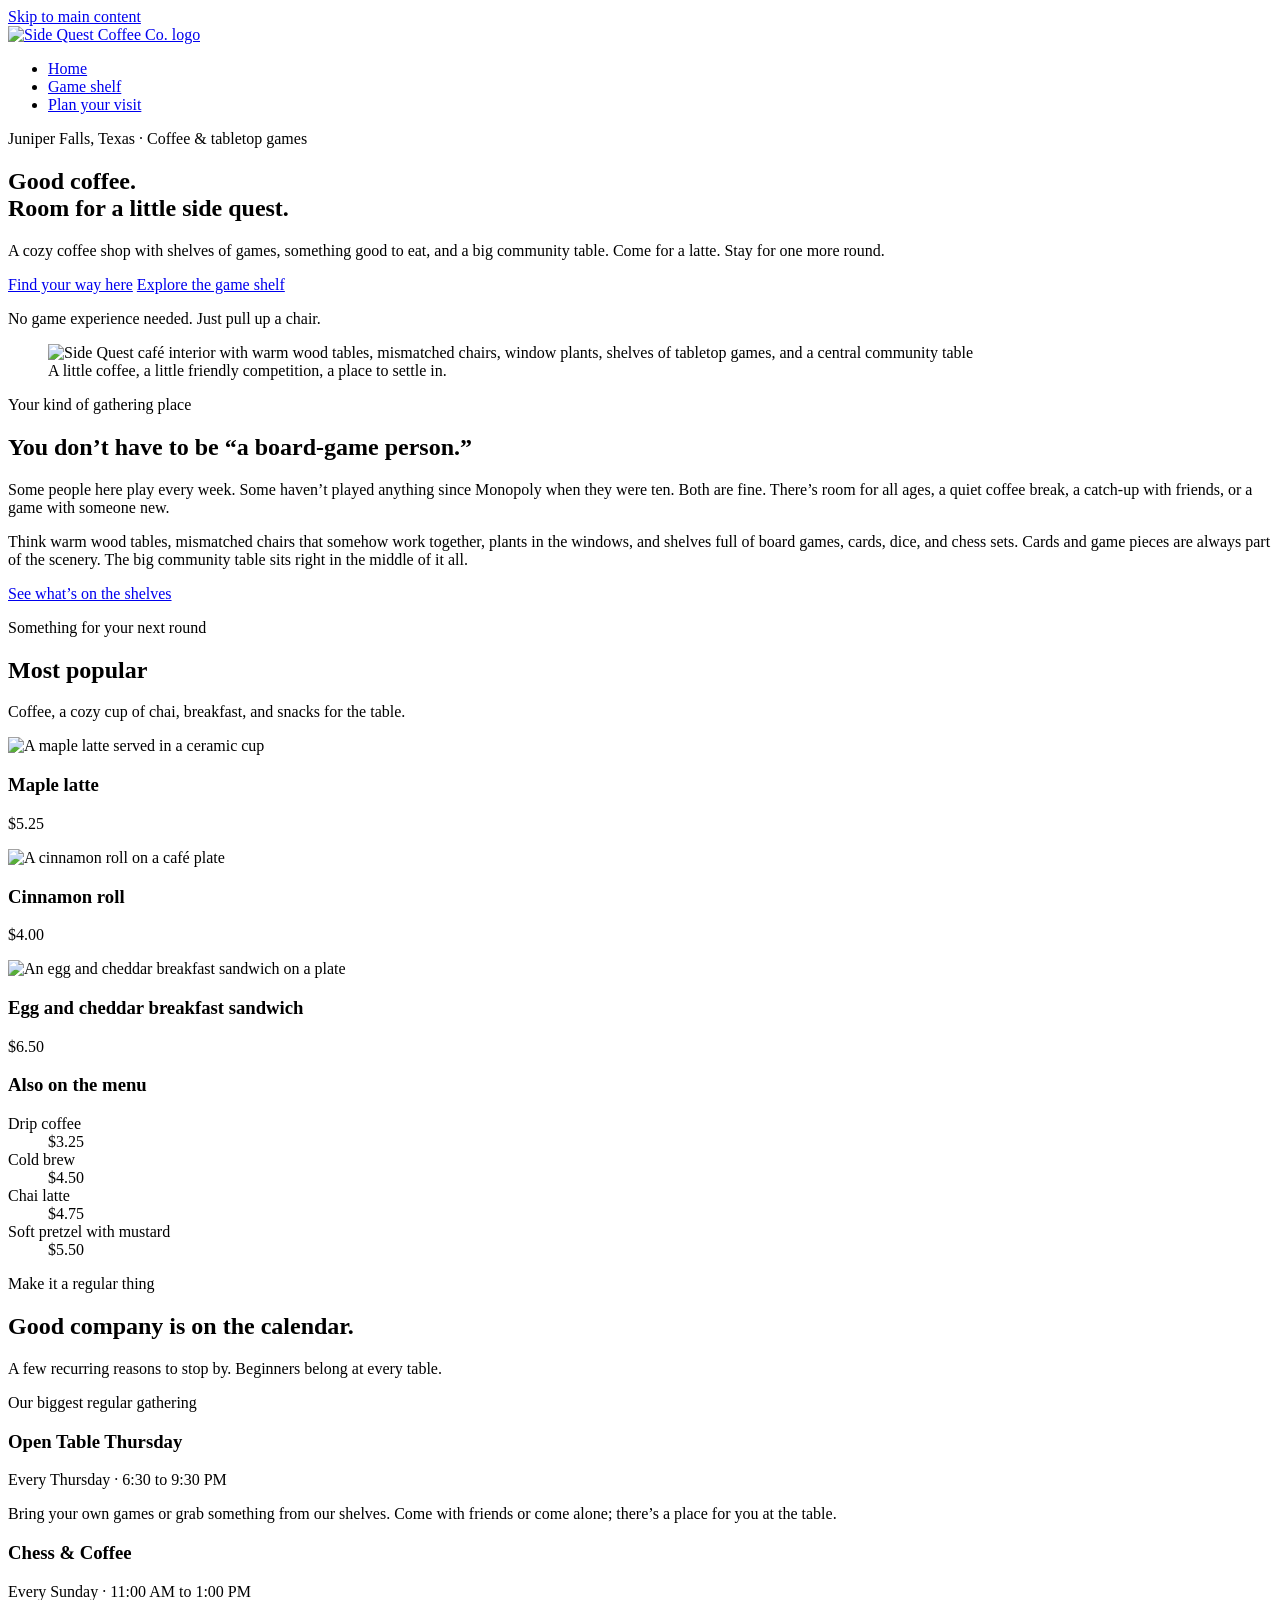
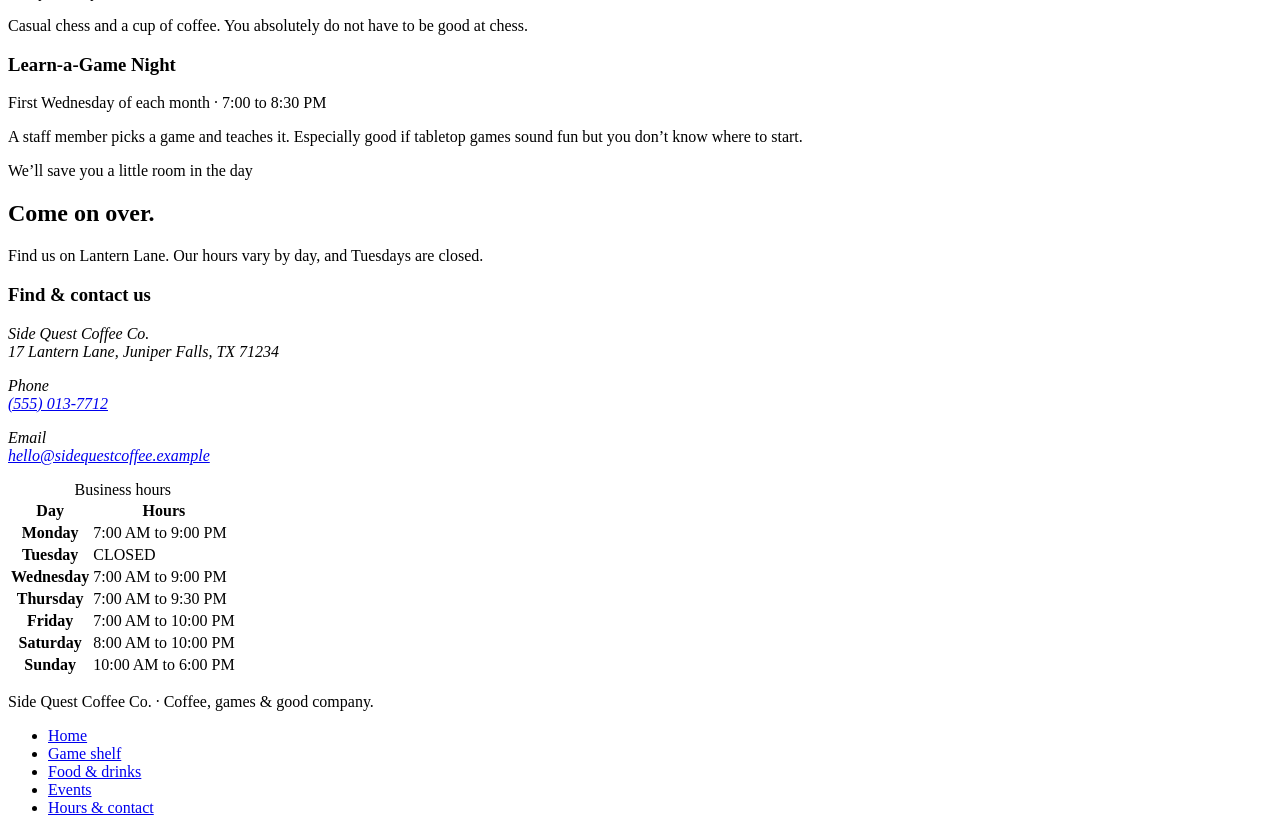
==== index.html @ 04d27341 "Add index.html for Side Quest Coffee Co. website This HTML file serves as the main structure for the" ====
<!DOCTYPE html>
<html lang="en">
<head>
  <meta charset="UTF-8">
  <meta name="viewport" content="width=device-width, initial-scale=1.0">
  <meta name="description" content="Side Quest Coffee Co. in Juniper Falls, Texas: a cozy coffee shop with food, shelves of tabletop games, and a seat for beginners and regulars alike. Explore our menu, events, and hours.">
  <meta name="theme-color" content="#4b3228">
  <title>Side Quest Coffee Co. | Coffee, games &amp; good company</title>
  <link rel="stylesheet" href="style.css">
</head>
<body>
  <a class="skip-link" href="#main-content">Skip to main content</a>

  <header class="site-header">
    <div class="container header-inner">
      <a class="brand" href="index.html" aria-label="Side Quest Coffee Co. home">
        <img class="brand-logo" src="images/sidequest-logo.png" alt="Side Quest Coffee Co. logo">
      </a>
      <nav class="main-nav" aria-label="Main navigation">
        <ul>
          <li><a href="index.html" aria-current="page">Home</a></li>
          <li><a href="games.html">Game shelf</a></li>
          <li><a href="#visit">Plan your visit</a></li>
        </ul>
      </nav>
    </div>
  </header>

  <main id="main-content">
    <section class="hero section" aria-labelledby="hero-heading">
      <div class="container hero-layout">
        <div class="hero-copy">
          <p class="eyebrow">Juniper Falls, Texas · Coffee &amp; tabletop games</p>
          <h1 id="hero-heading">Good coffee.<br>Room for a little side quest.</h1>
          <p class="intro">A cozy coffee shop with shelves of games, something good to eat, and a big community table. Come for a latte. Stay for one more round.</p>
          <div class="hero-links">
            <a class="button button-primary" href="#visit">Find your way here</a>
            <a class="button button-secondary" href="games.html">Explore the game shelf</a>
          </div>
          <p class="hero-note">No game experience needed. Just pull up a chair.</p>
        </div>
        <figure class="hero-photo">
          <img src="images/sidequest-cafe.png" alt="Side Quest café interior with warm wood tables, mismatched chairs, window plants, shelves of tabletop games, and a central community table" fetchpriority="high">
          <figcaption>A little coffee, a little friendly competition, a place to settle in.</figcaption>
        </figure>
      </div>
    </section>

    <section class="about section" aria-labelledby="about-heading">
      <div class="container about-layout">
        <div>
          <p class="eyebrow">Your kind of gathering place</p>
          <h2 id="about-heading">You don’t have to be “a board-game person.”</h2>
        </div>
        <div class="about-copy">
          <p>Some people here play every week. Some haven’t played anything since Monopoly when they were ten. Both are fine. There’s room for all ages, a quiet coffee break, a catch-up with friends, or a game with someone new.</p>
          <p>Think warm wood tables, mismatched chairs that somehow work together, plants in the windows, and shelves full of board games, cards, dice, and chess sets. Cards and game pieces are always part of the scenery. The big community table sits right in the middle of it all.</p>
          <a class="text-link" href="games.html">See what’s on the shelves</a>
        </div>
      </div>
    </section>

    <section class="menu section" id="menu" aria-labelledby="menu-heading">
      <div class="container">
        <div class="section-heading">
          <p class="eyebrow">Something for your next round</p>
          <h2 id="menu-heading">Most popular</h2>
          <p>Coffee, a cozy cup of chai, breakfast, and snacks for the table.</p>
        </div>
        <!-- Add these food and drink photos to images/ when preparing the assets. -->
        <div class="popular-grid">
          <article class="menu-card">
            <img src="images/maple-latte.jpg" alt="A maple latte served in a ceramic cup" loading="lazy">
            <div class="menu-card-copy">
              <h3>Maple latte</h3>
              <p class="price">$5.25</p>
            </div>
          </article>
          <article class="menu-card">
            <img src="images/cinnamon-roll.jpg" alt="A cinnamon roll on a café plate" loading="lazy">
            <div class="menu-card-copy">
              <h3>Cinnamon roll</h3>
              <p class="price">$4.00</p>
            </div>
          </article>
          <article class="menu-card">
            <img src="images/breakfast-sandwich.jpg" alt="An egg and cheddar breakfast sandwich on a plate" loading="lazy">
            <div class="menu-card-copy">
              <h3>Egg and cheddar breakfast sandwich</h3>
              <p class="price">$6.50</p>
            </div>
          </article>
        </div>
        <div class="menu-more">
          <h3>Also on the menu</h3>
          <dl class="menu-list">
            <div><dt>Drip coffee</dt><dd>$3.25</dd></div>
            <div><dt>Cold brew</dt><dd>$4.50</dd></div>
            <div><dt>Chai latte</dt><dd>$4.75</dd></div>
            <div><dt>Soft pretzel with mustard</dt><dd>$5.50</dd></div>
          </dl>
        </div>
      </div>
    </section>

    <section class="events section" id="events" aria-labelledby="events-heading">
      <div class="container">
        <div class="section-heading">
          <p class="eyebrow">Make it a regular thing</p>
          <h2 id="events-heading">Good company is on the calendar.</h2>
          <p>A few recurring reasons to stop by. Beginners belong at every table.</p>
        </div>
        <div class="event-grid">
          <article class="event-card event-featured">
            <p class="event-label">Our biggest regular gathering</p>
            <h3>Open Table Thursday</h3>
            <p class="event-time">Every Thursday · <time datetime="18:30">6:30</time> to <time datetime="21:30">9:30 PM</time></p>
            <p>Bring your own games or grab something from our shelves. Come with friends or come alone; there’s a place for you at the table.</p>
          </article>
          <article class="event-card">
            <h3>Chess &amp; Coffee</h3>
            <p class="event-time">Every Sunday · <time datetime="11:00">11:00 AM</time> to <time datetime="13:00">1:00 PM</time></p>
            <p>Casual chess and a cup of coffee. You absolutely do not have to be good at chess.</p>
          </article>
          <article class="event-card">
            <h3>Learn-a-Game Night</h3>
            <p class="event-time">First Wednesday of each month · <time datetime="19:00">7:00</time> to <time datetime="20:30">8:30 PM</time></p>
            <p>A staff member picks a game and teaches it. Especially good if tabletop games sound fun but you don’t know where to start.</p>
          </article>
        </div>
      </div>
    </section>

    <section class="visit section" id="visit" aria-labelledby="visit-heading">
      <div class="container">
        <div class="section-heading">
          <p class="eyebrow">We’ll save you a little room in the day</p>
          <h2 id="visit-heading">Come on over.</h2>
          <p>Find us on Lantern Lane. Our hours vary by day, and Tuesdays are closed.</p>
        </div>
        <div class="visit-layout">
          <div class="contact-details">
            <h3>Find &amp; contact us</h3>
            <address>
              <p>Side Quest Coffee Co.<br>17 Lantern Lane, Juniper Falls, TX 71234</p>
              <p><span class="contact-label">Phone</span><br><a href="tel:+15550137712">(555) 013-7712</a></p>
              <p><span class="contact-label">Email</span><br><a href="mailto:hello@sidequestcoffee.example">hello@sidequestcoffee.example</a></p>
            </address>
          </div>
          <div class="hours">
            <table class="hours-table">
              <caption>Business hours</caption>
              <thead>
                <tr><th scope="col">Day</th><th scope="col">Hours</th></tr>
              </thead>
              <tbody>
                <tr><th scope="row">Monday</th><td>7:00 AM to 9:00 PM</td></tr>
                <tr class="closed-day"><th scope="row">Tuesday</th><td>CLOSED</td></tr>
                <tr><th scope="row">Wednesday</th><td>7:00 AM to 9:00 PM</td></tr>
                <tr><th scope="row">Thursday</th><td>7:00 AM to 9:30 PM</td></tr>
                <tr><th scope="row">Friday</th><td>7:00 AM to 10:00 PM</td></tr>
                <tr><th scope="row">Saturday</th><td>8:00 AM to 10:00 PM</td></tr>
                <tr><th scope="row">Sunday</th><td>10:00 AM to 6:00 PM</td></tr>
              </tbody>
            </table>
          </div>
        </div>
      </div>
    </section>
  </main>

  <footer class="site-footer">
    <div class="container footer-inner">
      <p>Side Quest Coffee Co. <span aria-hidden="true">·</span> Coffee, games &amp; good company.</p>
      <nav aria-label="Footer navigation">
        <ul>
          <li><a href="index.html">Home</a></li>
          <li><a href="games.html">Game shelf</a></li>
          <li><a href="#menu">Food &amp; drinks</a></li>
          <li><a href="#events">Events</a></li>
          <li><a href="#visit">Hours &amp; contact</a></li>
        </ul>
      </nav>
    </div>
  </footer>
</body>
</html>
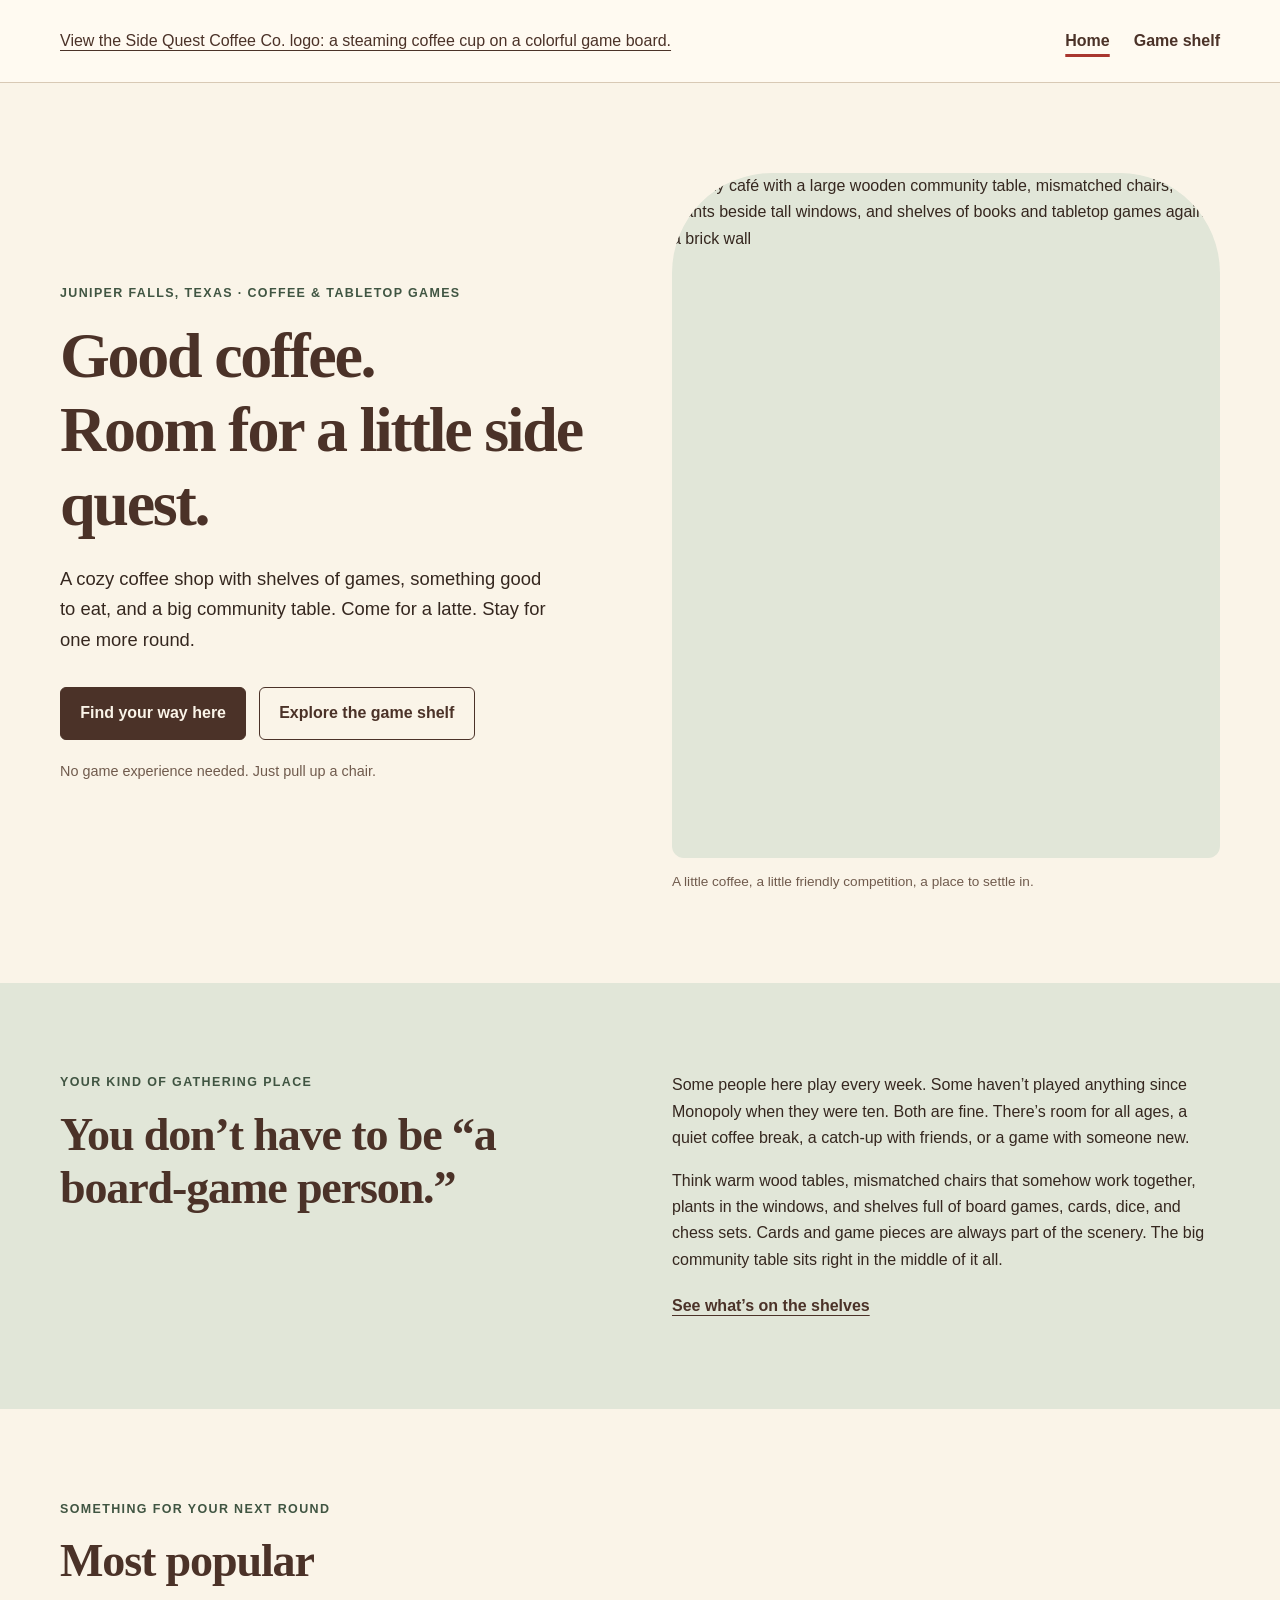
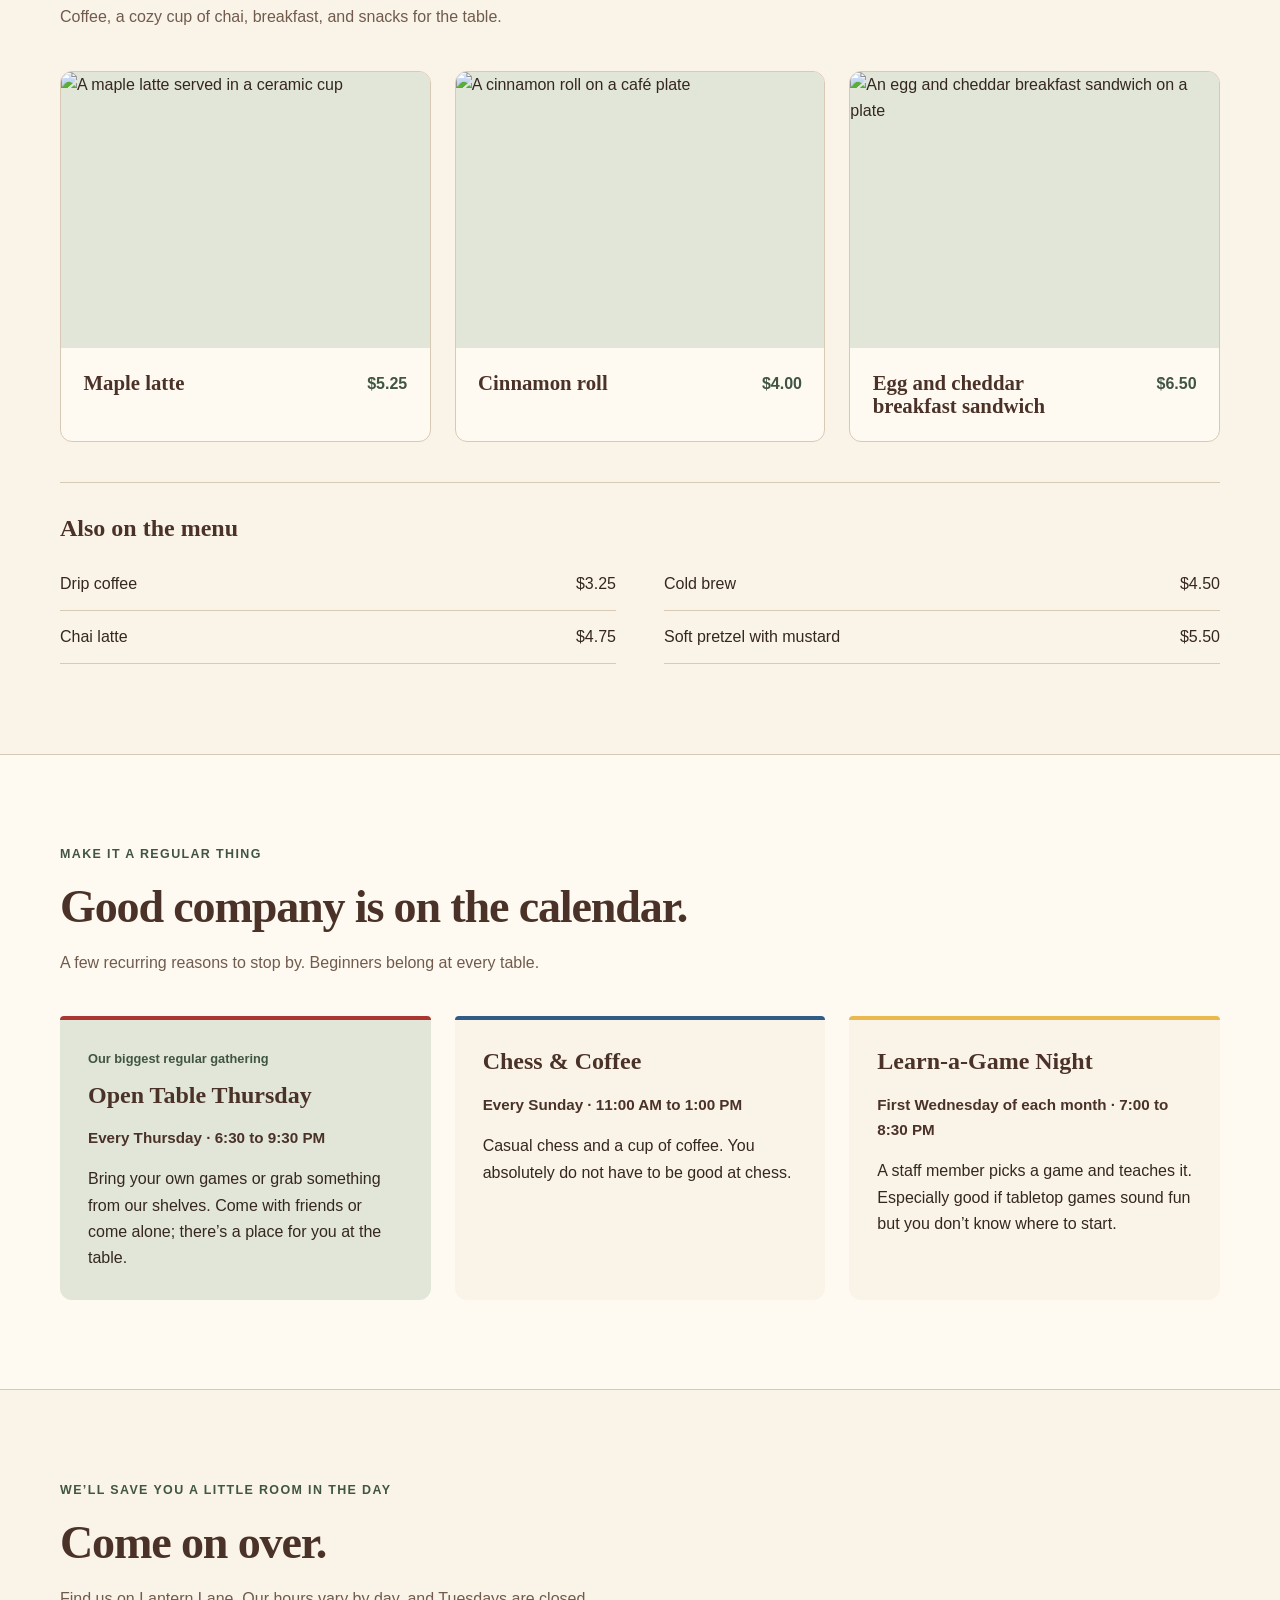
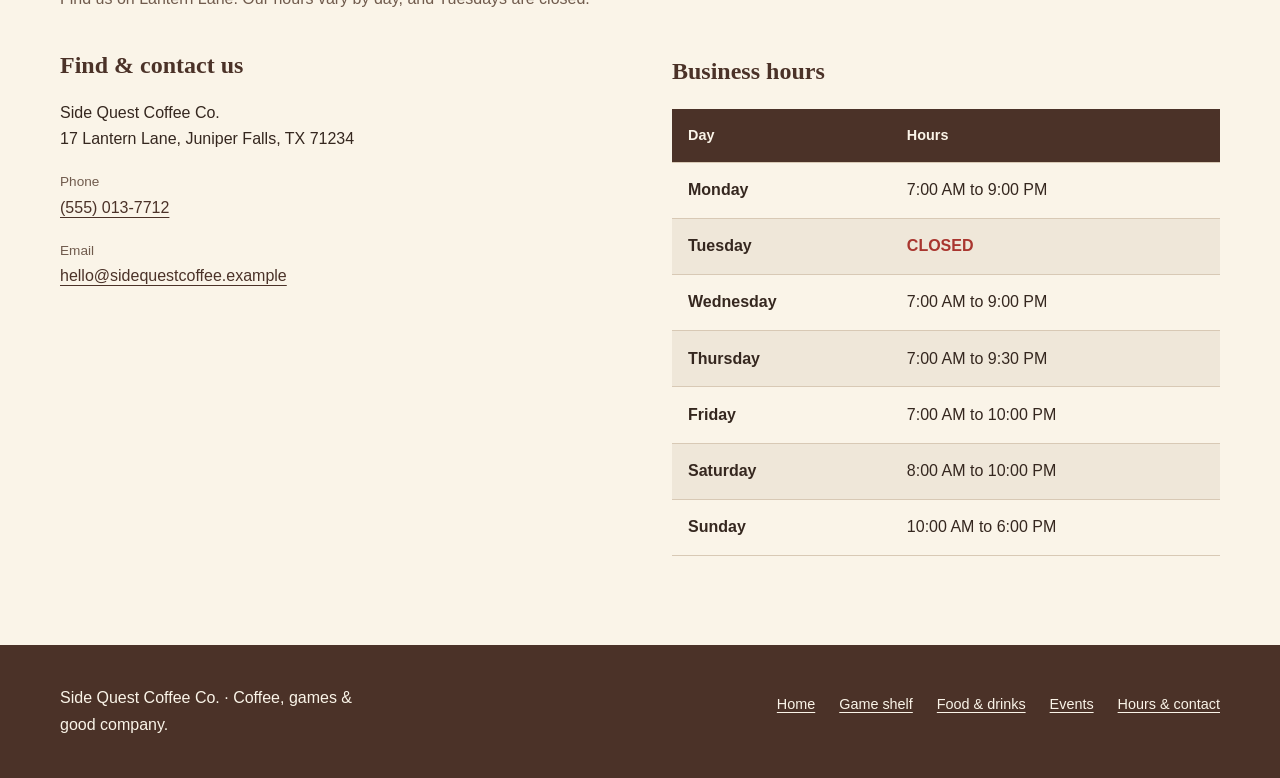
==== commit 3a484c74: "Update brand logo and café image in index.html Replaced brand logo image with a PDF object and updat" ====
--- a/index.html
+++ b/index.html
@@ -13,14 +13,15 @@
 
   <header class="site-header">
     <div class="container header-inner">
-      <a class="brand" href="index.html" aria-label="Side Quest Coffee Co. home">
-        <img class="brand-logo" src="images/sidequest-logo.png" alt="Side Quest Coffee Co. logo">
-      </a>
+      <div class="brand">
+        <object class="brand-logo" data="images/sidequest-logo.pdf" type="application/pdf" width="180" height="90" aria-label="Side Quest Coffee Co. logo showing a steaming coffee cup on a colorful game board">
+          <a href="images/sidequest-logo.pdf">View the Side Quest Coffee Co. logo: a steaming coffee cup on a colorful game board.</a>
+        </object>
+      </div>
       <nav class="main-nav" aria-label="Main navigation">
         <ul>
           <li><a href="index.html" aria-current="page">Home</a></li>
           <li><a href="games.html">Game shelf</a></li>
-          <li><a href="#visit">Plan your visit</a></li>
         </ul>
       </nav>
     </div>
@@ -40,7 +41,7 @@
           <p class="hero-note">No game experience needed. Just pull up a chair.</p>
         </div>
         <figure class="hero-photo">
-          <img src="images/sidequest-cafe.png" alt="Side Quest café interior with warm wood tables, mismatched chairs, window plants, shelves of tabletop games, and a central community table" fetchpriority="high">
+          <img src="images/generate-the-image-of-a-cozy-coffee-shop-that-has.png" alt="Cozy café with a large wooden community table, mismatched chairs, plants beside tall windows, and shelves of books and tabletop games against a brick wall" fetchpriority="high">
           <figcaption>A little coffee, a little friendly competition, a place to settle in.</figcaption>
         </figure>
       </div>
@@ -185,3 +186,4 @@
   </footer>
 </body>
 </html>
+
--- a/style.css
+++ b/style.css
@@ -0,0 +1,218 @@
+/* Shared styles for index.html and games.html. */
+:root {
+  --cream: #faf4e8;
+  --paper: #fffaf1;
+  --brown: #4b3228;
+  --ink: #35271f;
+  --muted: #705b4d;
+  --line: #d8c9b5;
+  --sage: #e1e6d8;
+  --sage-dark: #405542;
+  --red: #a9362f;
+  --blue: #315c86;
+  --yellow: #e9b94e;
+}
+
+* { box-sizing: border-box; }
+body {
+  margin: 0;
+  background: var(--cream);
+  color: var(--ink);
+  font-family: "Trebuchet MS", Arial, sans-serif;
+  font-size: 1rem;
+  line-height: 1.65;
+}
+img { display: block; max-width: 100%; height: auto; }
+a { color: var(--brown); text-underline-offset: 0.22em; }
+a:hover { color: var(--red); }
+a:focus-visible {
+  outline: 3px solid var(--blue);
+  outline-offset: 5px;
+  border-radius: 3px;
+}
+h1, h2, h3, p, figure, dl { margin: 0; }
+h1, h2, h3 {
+  color: var(--brown);
+  font-family: Georgia, "Times New Roman", serif;
+  line-height: 1.15;
+  text-wrap: balance;
+}
+h1 { font-size: clamp(2.5rem, 5vw, 4.75rem); letter-spacing: -0.035em; }
+h2 { font-size: clamp(2rem, 3.6vw, 3.25rem); letter-spacing: -0.025em; }
+h3 { font-size: 1.5rem; }
+p + p { margin-top: 1rem; }
+.container { width: min(100% - 3rem, 1160px); margin-inline: auto; }
+.section { padding-block: clamp(3rem, 7vw, 6rem); }
+.section-heading { max-width: 720px; margin-bottom: 2.5rem; }
+.section-heading > p:last-child { margin-top: 1rem; color: var(--muted); }
+.eyebrow {
+  margin-bottom: 1rem;
+  color: var(--sage-dark);
+  font-size: 0.78rem;
+  font-weight: 700;
+  letter-spacing: 0.11em;
+  text-transform: uppercase;
+}
+.skip-link {
+  position: absolute;
+  top: 0.5rem;
+  left: 1rem;
+  z-index: 10;
+  padding: 0.75rem 1rem;
+  background: var(--paper);
+  transform: translateY(-180%);
+}
+.skip-link:focus { transform: translateY(0); }
+
+/* A simple shared header: all navigation stays visible on small screens. */
+.site-header { background: var(--paper); border-bottom: 1px solid var(--line); }
+.header-inner {
+  display: flex;
+  align-items: center;
+  justify-content: space-between;
+  gap: 1.5rem;
+  padding-block: 1.1rem;
+}
+.brand { display: block; flex-shrink: 0; }
+.brand-logo { width: 180px; max-height: 90px; object-fit: contain; }
+.main-nav ul, .site-footer nav ul {
+  display: flex;
+  flex-wrap: wrap;
+  align-items: center;
+  gap: 0.5rem 1.5rem;
+  margin: 0;
+  padding: 0;
+  list-style: none;
+}
+.main-nav a {
+  display: inline-block;
+  padding-block: 0.65rem;
+  font-weight: 700;
+  text-decoration: none;
+}
+.main-nav a[aria-current="page"] {
+  text-decoration: underline;
+  text-decoration-color: var(--red);
+  text-decoration-thickness: 3px;
+  text-underline-offset: 0.5rem;
+}
+
+.hero-layout, .about-layout, .visit-layout {
+  display: grid;
+  grid-template-columns: minmax(0, 1fr) minmax(0, 1fr);
+  gap: clamp(2rem, 5vw, 4.5rem);
+  align-items: center;
+}
+.intro { max-width: 48ch; margin-top: 1.5rem; font-size: 1.15rem; }
+.hero-links { display: flex; flex-wrap: wrap; gap: 0.8rem; margin-top: 2rem; }
+.button {
+  display: inline-flex;
+  justify-content: center;
+  align-items: center;
+  min-height: 48px;
+  padding: 0.75rem 1.2rem;
+  border: 1px solid var(--brown);
+  border-radius: 6px;
+  font-weight: 700;
+  text-align: center;
+  text-decoration: none;
+}
+.button-primary { background: var(--brown); color: var(--cream); }
+.button-primary:hover { background: var(--sage-dark); color: var(--paper); border-color: var(--sage-dark); }
+.button-secondary { background: transparent; }
+.button-secondary:hover { background: var(--sage); color: var(--brown); }
+.hero-note { margin-top: 1.25rem; color: var(--muted); font-size: 0.9rem; }
+.hero-photo img {
+  width: 100%;
+  aspect-ratio: 4 / 5;
+  object-fit: cover;
+  background: var(--sage);
+  border-radius: 100px 100px 12px 12px;
+}
+.hero-photo figcaption { margin-top: 0.8rem; color: var(--muted); font-size: 0.85rem; }
+.about { background: var(--sage); }
+.about-layout { align-items: start; }
+.text-link { display: inline-block; margin-top: 1.25rem; font-weight: 700; }
+
+/* Menu cards and the smaller price list. */
+.popular-grid, .event-grid {
+  display: grid;
+  grid-template-columns: repeat(3, minmax(0, 1fr));
+  gap: 1.5rem;
+}
+.menu-card { background: var(--paper); border: 1px solid var(--line); border-radius: 12px; overflow: hidden; }
+.menu-card > img { width: 100%; aspect-ratio: 4 / 3; object-fit: cover; background: var(--sage); }
+.menu-card-copy { display: flex; align-items: start; justify-content: space-between; gap: 1rem; padding: 1.4rem; }
+.menu-card h3 { font-size: 1.3rem; }
+.price { flex-shrink: 0; color: var(--sage-dark); font-weight: 700; font-variant-numeric: tabular-nums; }
+.menu-more { margin-top: 2.5rem; padding-top: 2rem; border-top: 1px solid var(--line); }
+.menu-list { display: grid; grid-template-columns: repeat(2, minmax(0, 1fr)); column-gap: 3rem; margin-top: 1rem; }
+.menu-list > div { display: flex; justify-content: space-between; gap: 1rem; padding-block: 0.8rem; border-bottom: 1px solid var(--line); }
+.menu-list dd { margin: 0; white-space: nowrap; font-variant-numeric: tabular-nums; }
+
+.events { background: var(--paper); border-block: 1px solid var(--line); }
+.event-card { padding: 1.75rem; border-top: 4px solid var(--blue); background: var(--cream); border-radius: 4px 4px 12px 12px; }
+.event-card:nth-child(3) { border-top-color: var(--yellow); }
+.event-featured { border-top-color: var(--red); background: var(--sage); }
+.event-label { margin-bottom: 0.75rem; color: var(--sage-dark); font-size: 0.8rem; font-weight: 700; }
+.event-time { margin-block: 1rem; color: var(--brown); font-size: 0.95rem; font-weight: 700; }
+
+.visit-layout { align-items: start; }
+address { margin-top: 1.25rem; font-style: normal; }
+address a { overflow-wrap: anywhere; }
+.contact-label { color: var(--muted); font-size: 0.85rem; }
+table { width: 100%; border-collapse: collapse; text-align: left; }
+caption { padding-bottom: 1.1rem; color: var(--brown); font-family: Georgia, "Times New Roman", serif; font-size: 1.5rem; font-weight: 700; text-align: left; }
+th, td { padding: 0.9rem 1rem; border-bottom: 1px solid var(--line); vertical-align: top; }
+thead th { background: var(--brown); color: var(--cream); font-size: 0.9rem; }
+tbody th { font-weight: 700; }
+tbody tr:nth-child(even) { background: #efe7d9; }
+.hours-table td { font-variant-numeric: tabular-nums; }
+.closed-day td { color: var(--red); font-weight: 700; }
+
+/* Game shelf: a clear, readable table with no extra controls. */
+.games .section-heading { max-width: 780px; }
+.games-table { table-layout: fixed; }
+.games-table th:first-child { width: 42%; }
+.games-table th:nth-child(2) { width: 20%; }
+.games-table td { font-variant-numeric: tabular-nums; }
+.games-table caption { font-family: "Trebuchet MS", Arial, sans-serif; font-size: 1rem; color: var(--muted); font-weight: 400; }
+.table-wrapper { min-width: 0; }
+
+.site-footer { padding-block: 2.5rem; background: var(--brown); color: var(--cream); }
+.footer-inner { display: flex; flex-wrap: wrap; justify-content: space-between; gap: 1.5rem 3rem; }
+.site-footer p { max-width: 34ch; }
+.site-footer nav a { display: inline-block; padding-block: 0.5rem; color: var(--cream); font-size: 0.9rem; }
+.site-footer nav a:hover { color: var(--yellow); }
+.site-footer a:focus-visible { outline-color: var(--yellow); }
+
+@media (max-width: 900px) {
+  .hero-layout { grid-template-columns: minmax(0, 1.1fr) minmax(0, 0.9fr); gap: 2rem; }
+  .event-grid { grid-template-columns: 1fr; }
+  .menu-card-copy { flex-direction: column; gap: 0.6rem; }
+}
+@media (max-width: 700px) {
+  .container { width: min(100% - 2rem, 1160px); }
+  .header-inner { flex-direction: column; gap: 0.5rem; }
+  .main-nav ul { justify-content: center; gap: 0.3rem 1.25rem; }
+  .hero-layout, .about-layout, .visit-layout, .popular-grid, .menu-list { grid-template-columns: 1fr; }
+  .hero-photo img { aspect-ratio: 4 / 3; border-radius: 48px 48px 12px 12px; }
+  .menu-card-copy { flex-direction: row; }
+  .hero-links > a { flex: 1 1 200px; }
+  .section-heading { margin-bottom: 2rem; }
+  th, td { padding: 0.8rem 0.6rem; }
+  .games-table { font-size: 0.9rem; }
+  .games-table th:first-child { width: 38%; }
+  .games-table th:nth-child(2) { width: 22%; }
+  .games-table thead th { font-size: 0.8rem; overflow-wrap: anywhere; }
+  .footer-inner { flex-direction: column; }
+}
+@media print {
+  body, .section, .site-header, .site-footer { background: white; color: black; }
+  .skip-link, .hero-links, .main-nav, .site-footer nav { display: none; }
+  .section { padding-block: 1.5rem; }
+  .container { width: 100%; }
+  .hero-photo img { max-height: 250px; object-fit: contain; }
+  thead th { background: transparent; color: black; }
+  .event-card, .menu-card { break-inside: avoid; }
+}
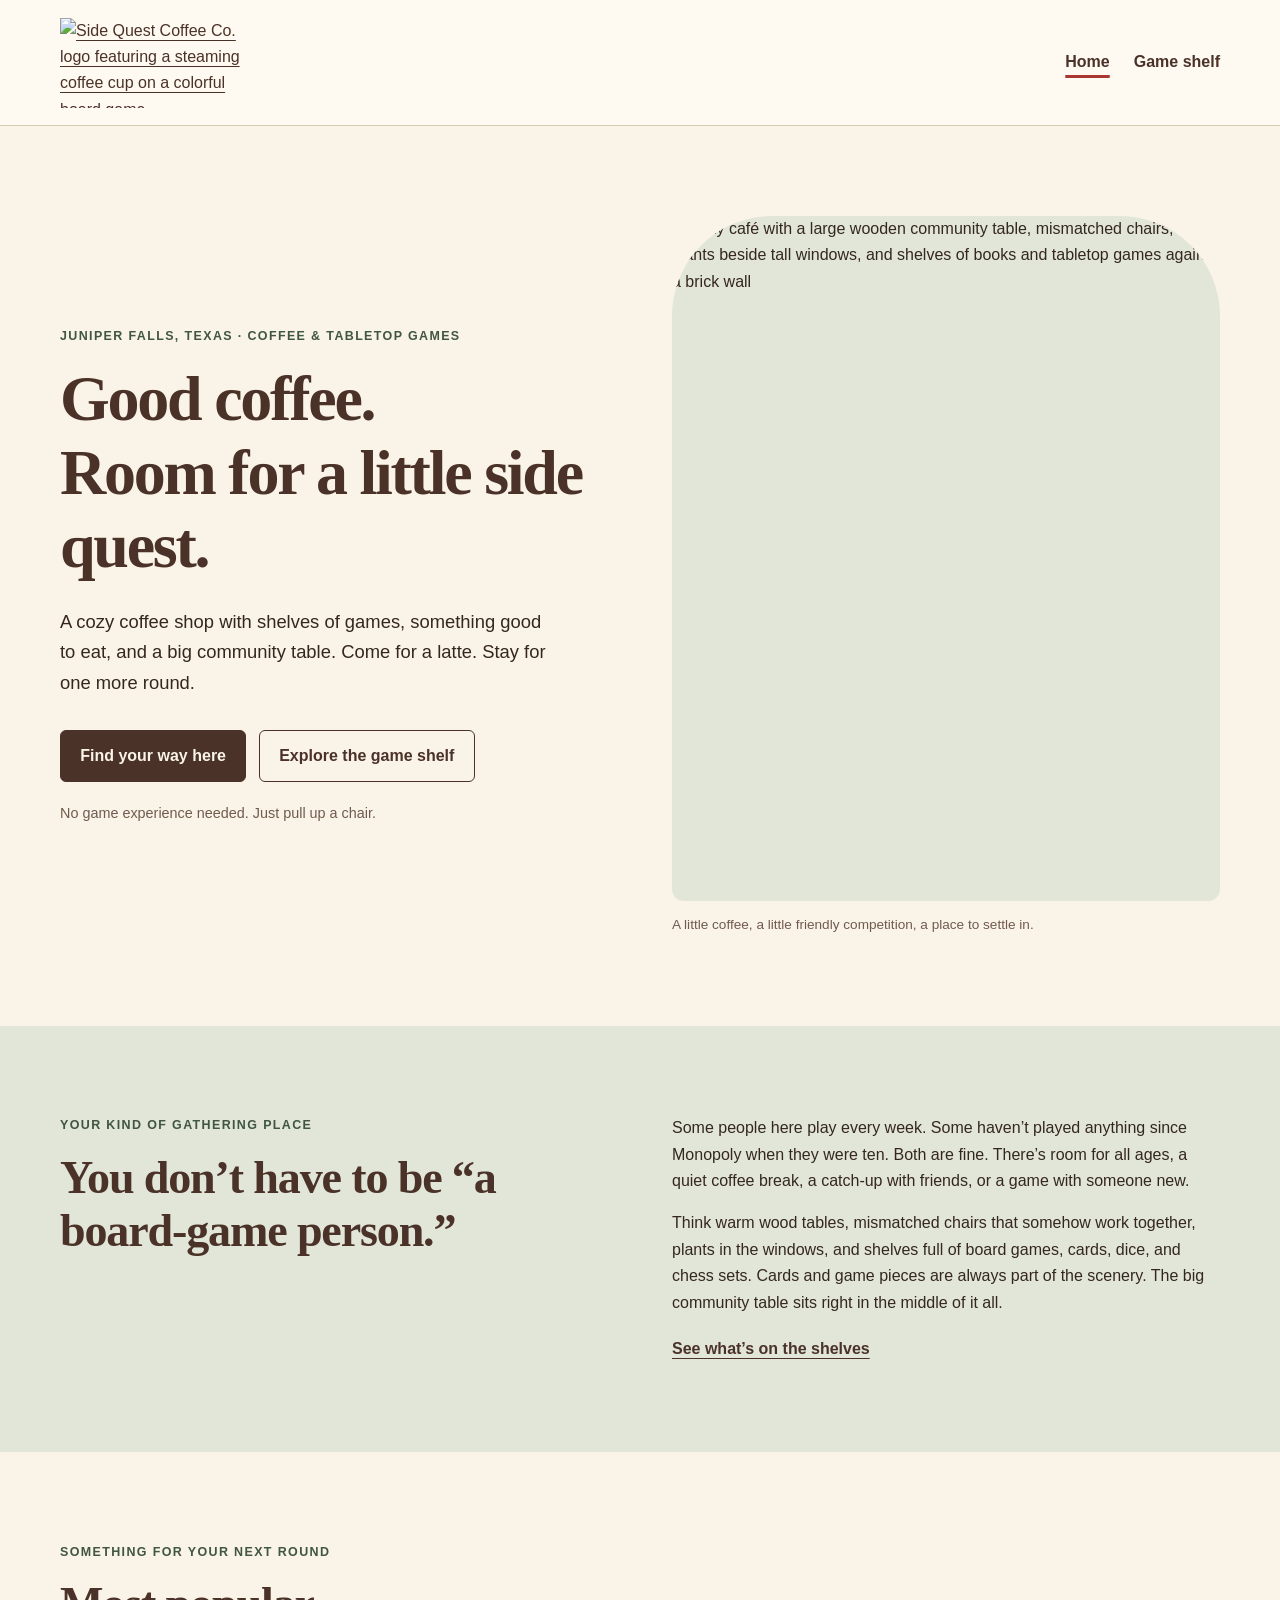
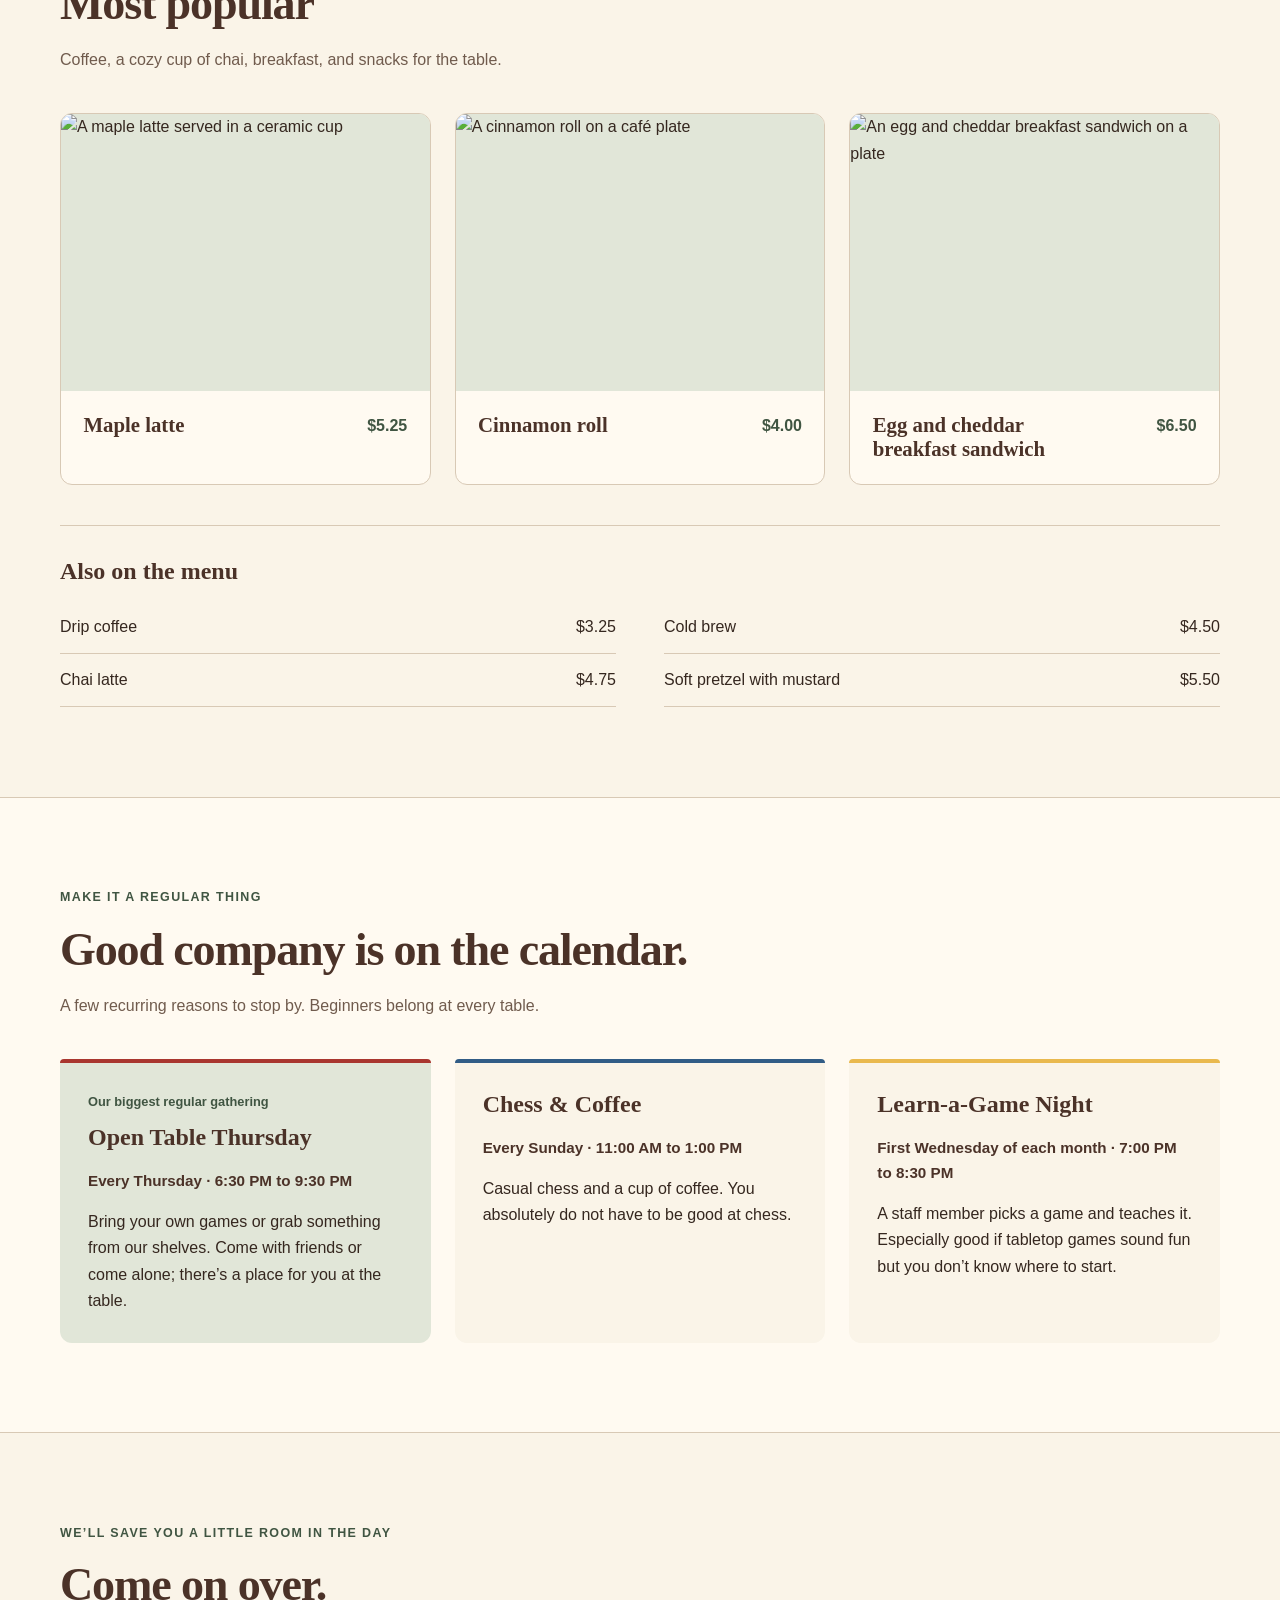
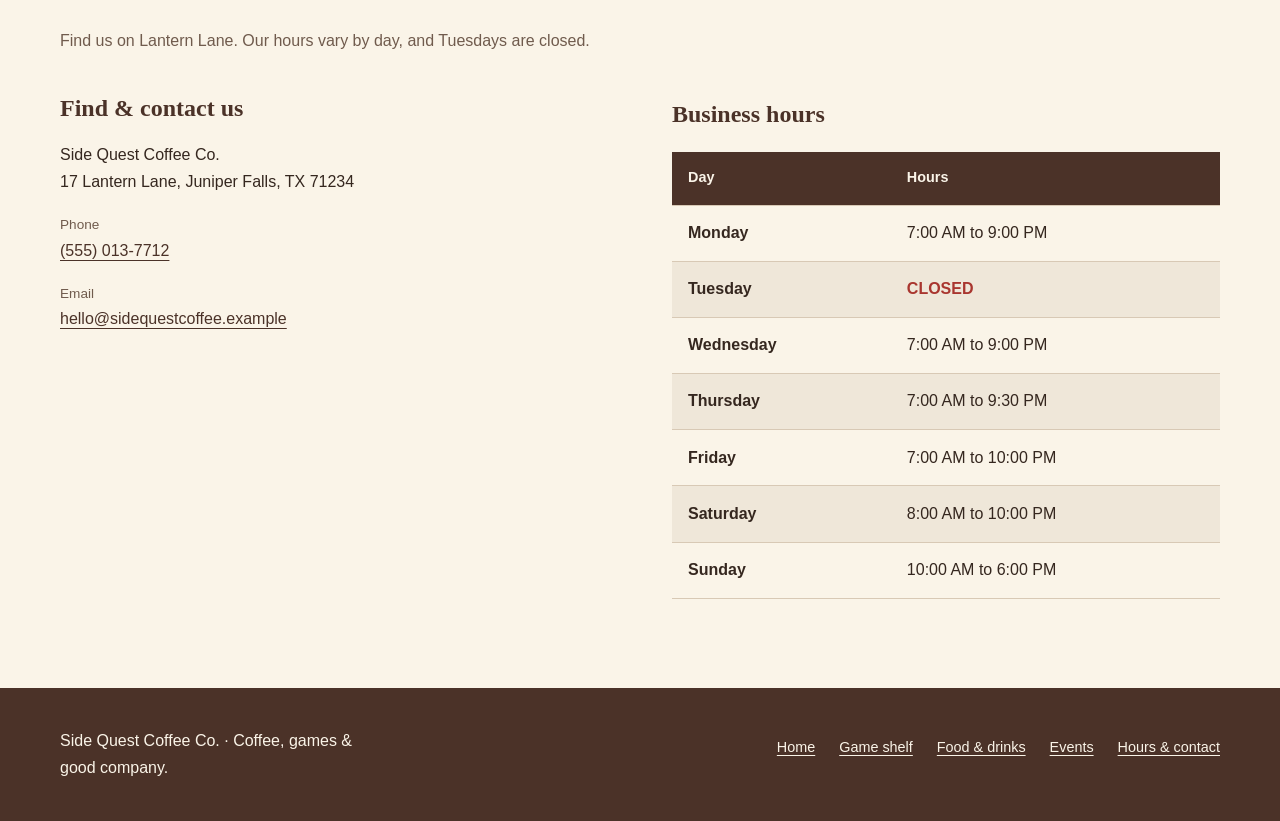
==== commit 44df99ec: "Replace brand logo and enhance HTML structure Updated brand logo to use an image instead of a PDF ob" ====
--- a/index.html
+++ b/index.html
@@ -13,11 +13,14 @@
 
   <header class="site-header">
     <div class="container header-inner">
-      <div class="brand">
-        <object class="brand-logo" data="images/sidequest-logo.pdf" type="application/pdf" width="180" height="90" aria-label="Side Quest Coffee Co. logo showing a steaming coffee cup on a colorful game board">
-          <a href="images/sidequest-logo.pdf">View the Side Quest Coffee Co. logo: a steaming coffee cup on a colorful game board.</a>
-        </object>
-      </div>
+      <a class="brand" href="index.html" aria-label="Side Quest Coffee Co. home">
+        <img
+          class="brand-logo"
+          src="images/sidequest-logo.png"
+          alt="Side Quest Coffee Co. logo featuring a steaming coffee cup on a colorful board game"
+        >
+      </a>
+
       <nav class="main-nav" aria-label="Main navigation">
         <ul>
           <li><a href="index.html" aria-current="page">Home</a></li>
@@ -34,14 +37,21 @@
           <p class="eyebrow">Juniper Falls, Texas · Coffee &amp; tabletop games</p>
           <h1 id="hero-heading">Good coffee.<br>Room for a little side quest.</h1>
           <p class="intro">A cozy coffee shop with shelves of games, something good to eat, and a big community table. Come for a latte. Stay for one more round.</p>
+
           <div class="hero-links">
             <a class="button button-primary" href="#visit">Find your way here</a>
             <a class="button button-secondary" href="games.html">Explore the game shelf</a>
           </div>
+
           <p class="hero-note">No game experience needed. Just pull up a chair.</p>
         </div>
+
         <figure class="hero-photo">
-          <img src="images/generate-the-image-of-a-cozy-coffee-shop-that-has.png" alt="Cozy café with a large wooden community table, mismatched chairs, plants beside tall windows, and shelves of books and tabletop games against a brick wall" fetchpriority="high">
+          <img
+            src="images/generate-the-image-of-a-cozy-coffee-shop-that-has.png"
+            alt="Cozy café with a large wooden community table, mismatched chairs, plants beside tall windows, and shelves of books and tabletop games against a brick wall"
+            fetchpriority="high"
+          >
           <figcaption>A little coffee, a little friendly competition, a place to settle in.</figcaption>
         </figure>
       </div>
@@ -53,6 +63,7 @@
           <p class="eyebrow">Your kind of gathering place</p>
           <h2 id="about-heading">You don’t have to be “a board-game person.”</h2>
         </div>
+
         <div class="about-copy">
           <p>Some people here play every week. Some haven’t played anything since Monopoly when they were ten. Both are fine. There’s room for all ages, a quiet coffee break, a catch-up with friends, or a game with someone new.</p>
           <p>Think warm wood tables, mismatched chairs that somehow work together, plants in the windows, and shelves full of board games, cards, dice, and chess sets. Cards and game pieces are always part of the scenery. The big community table sits right in the middle of it all.</p>
@@ -68,37 +79,65 @@
           <h2 id="menu-heading">Most popular</h2>
           <p>Coffee, a cozy cup of chai, breakfast, and snacks for the table.</p>
         </div>
-        <!-- Add these food and drink photos to images/ when preparing the assets. -->
+
+        <!-- Place these food and drink photos inside the images folder. -->
         <div class="popular-grid">
           <article class="menu-card">
-            <img src="images/maple-latte.jpg" alt="A maple latte served in a ceramic cup" loading="lazy">
+            <img
+              src="images/maple-latte.jpg"
+              alt="A maple latte served in a ceramic cup"
+              loading="lazy"
+            >
             <div class="menu-card-copy">
               <h3>Maple latte</h3>
               <p class="price">$5.25</p>
             </div>
           </article>
+
           <article class="menu-card">
-            <img src="images/cinnamon-roll.jpg" alt="A cinnamon roll on a café plate" loading="lazy">
+            <img
+              src="images/cinnamon-roll.jpg"
+              alt="A cinnamon roll on a café plate"
+              loading="lazy"
+            >
             <div class="menu-card-copy">
               <h3>Cinnamon roll</h3>
               <p class="price">$4.00</p>
             </div>
           </article>
+
           <article class="menu-card">
-            <img src="images/breakfast-sandwich.jpg" alt="An egg and cheddar breakfast sandwich on a plate" loading="lazy">
+            <img
+              src="images/breakfast-sandwich.jpg"
+              alt="An egg and cheddar breakfast sandwich on a plate"
+              loading="lazy"
+            >
             <div class="menu-card-copy">
               <h3>Egg and cheddar breakfast sandwich</h3>
               <p class="price">$6.50</p>
             </div>
           </article>
         </div>
+
         <div class="menu-more">
           <h3>Also on the menu</h3>
           <dl class="menu-list">
-            <div><dt>Drip coffee</dt><dd>$3.25</dd></div>
-            <div><dt>Cold brew</dt><dd>$4.50</dd></div>
-            <div><dt>Chai latte</dt><dd>$4.75</dd></div>
-            <div><dt>Soft pretzel with mustard</dt><dd>$5.50</dd></div>
+            <div>
+              <dt>Drip coffee</dt>
+              <dd>$3.25</dd>
+            </div>
+            <div>
+              <dt>Cold brew</dt>
+              <dd>$4.50</dd>
+            </div>
+            <div>
+              <dt>Chai latte</dt>
+              <dd>$4.75</dd>
+            </div>
+            <div>
+              <dt>Soft pretzel with mustard</dt>
+              <dd>$5.50</dd>
+            </div>
           </dl>
         </div>
       </div>
@@ -111,21 +150,36 @@
           <h2 id="events-heading">Good company is on the calendar.</h2>
           <p>A few recurring reasons to stop by. Beginners belong at every table.</p>
         </div>
+
         <div class="event-grid">
           <article class="event-card event-featured">
             <p class="event-label">Our biggest regular gathering</p>
             <h3>Open Table Thursday</h3>
-            <p class="event-time">Every Thursday · <time datetime="18:30">6:30</time> to <time datetime="21:30">9:30 PM</time></p>
+            <p class="event-time">
+              Every Thursday ·
+              <time datetime="18:30">6:30 PM</time> to
+              <time datetime="21:30">9:30 PM</time>
+            </p>
             <p>Bring your own games or grab something from our shelves. Come with friends or come alone; there’s a place for you at the table.</p>
           </article>
+
           <article class="event-card">
             <h3>Chess &amp; Coffee</h3>
-            <p class="event-time">Every Sunday · <time datetime="11:00">11:00 AM</time> to <time datetime="13:00">1:00 PM</time></p>
+            <p class="event-time">
+              Every Sunday ·
+              <time datetime="11:00">11:00 AM</time> to
+              <time datetime="13:00">1:00 PM</time>
+            </p>
             <p>Casual chess and a cup of coffee. You absolutely do not have to be good at chess.</p>
           </article>
+
           <article class="event-card">
             <h3>Learn-a-Game Night</h3>
-            <p class="event-time">First Wednesday of each month · <time datetime="19:00">7:00</time> to <time datetime="20:30">8:30 PM</time></p>
+            <p class="event-time">
+              First Wednesday of each month ·
+              <time datetime="19:00">7:00 PM</time> to
+              <time datetime="20:30">8:30 PM</time>
+            </p>
             <p>A staff member picks a game and teaches it. Especially good if tabletop games sound fun but you don’t know where to start.</p>
           </article>
         </div>
@@ -139,29 +193,64 @@
           <h2 id="visit-heading">Come on over.</h2>
           <p>Find us on Lantern Lane. Our hours vary by day, and Tuesdays are closed.</p>
         </div>
+
         <div class="visit-layout">
           <div class="contact-details">
             <h3>Find &amp; contact us</h3>
             <address>
-              <p>Side Quest Coffee Co.<br>17 Lantern Lane, Juniper Falls, TX 71234</p>
-              <p><span class="contact-label">Phone</span><br><a href="tel:+15550137712">(555) 013-7712</a></p>
-              <p><span class="contact-label">Email</span><br><a href="mailto:hello@sidequestcoffee.example">hello@sidequestcoffee.example</a></p>
+              <p>
+                Side Quest Coffee Co.<br>
+                17 Lantern Lane, Juniper Falls, TX 71234
+              </p>
+              <p>
+                <span class="contact-label">Phone</span><br>
+                <a href="tel:+15550137712">(555) 013-7712</a>
+              </p>
+              <p>
+                <span class="contact-label">Email</span><br>
+                <a href="mailto:hello@sidequestcoffee.example">hello@sidequestcoffee.example</a>
+              </p>
             </address>
           </div>
+
           <div class="hours">
             <table class="hours-table">
               <caption>Business hours</caption>
               <thead>
-                <tr><th scope="col">Day</th><th scope="col">Hours</th></tr>
+                <tr>
+                  <th scope="col">Day</th>
+                  <th scope="col">Hours</th>
+                </tr>
               </thead>
               <tbody>
-                <tr><th scope="row">Monday</th><td>7:00 AM to 9:00 PM</td></tr>
-                <tr class="closed-day"><th scope="row">Tuesday</th><td>CLOSED</td></tr>
-                <tr><th scope="row">Wednesday</th><td>7:00 AM to 9:00 PM</td></tr>
-                <tr><th scope="row">Thursday</th><td>7:00 AM to 9:30 PM</td></tr>
-                <tr><th scope="row">Friday</th><td>7:00 AM to 10:00 PM</td></tr>
-                <tr><th scope="row">Saturday</th><td>8:00 AM to 10:00 PM</td></tr>
-                <tr><th scope="row">Sunday</th><td>10:00 AM to 6:00 PM</td></tr>
+                <tr>
+                  <th scope="row">Monday</th>
+                  <td>7:00 AM to 9:00 PM</td>
+                </tr>
+                <tr class="closed-day">
+                  <th scope="row">Tuesday</th>
+                  <td>CLOSED</td>
+                </tr>
+                <tr>
+                  <th scope="row">Wednesday</th>
+                  <td>7:00 AM to 9:00 PM</td>
+                </tr>
+                <tr>
+                  <th scope="row">Thursday</th>
+                  <td>7:00 AM to 9:30 PM</td>
+                </tr>
+                <tr>
+                  <th scope="row">Friday</th>
+                  <td>7:00 AM to 10:00 PM</td>
+                </tr>
+                <tr>
+                  <th scope="row">Saturday</th>
+                  <td>8:00 AM to 10:00 PM</td>
+                </tr>
+                <tr>
+                  <th scope="row">Sunday</th>
+                  <td>10:00 AM to 6:00 PM</td>
+                </tr>
               </tbody>
             </table>
           </div>
@@ -186,4 +275,3 @@
   </footer>
 </body>
 </html>
-
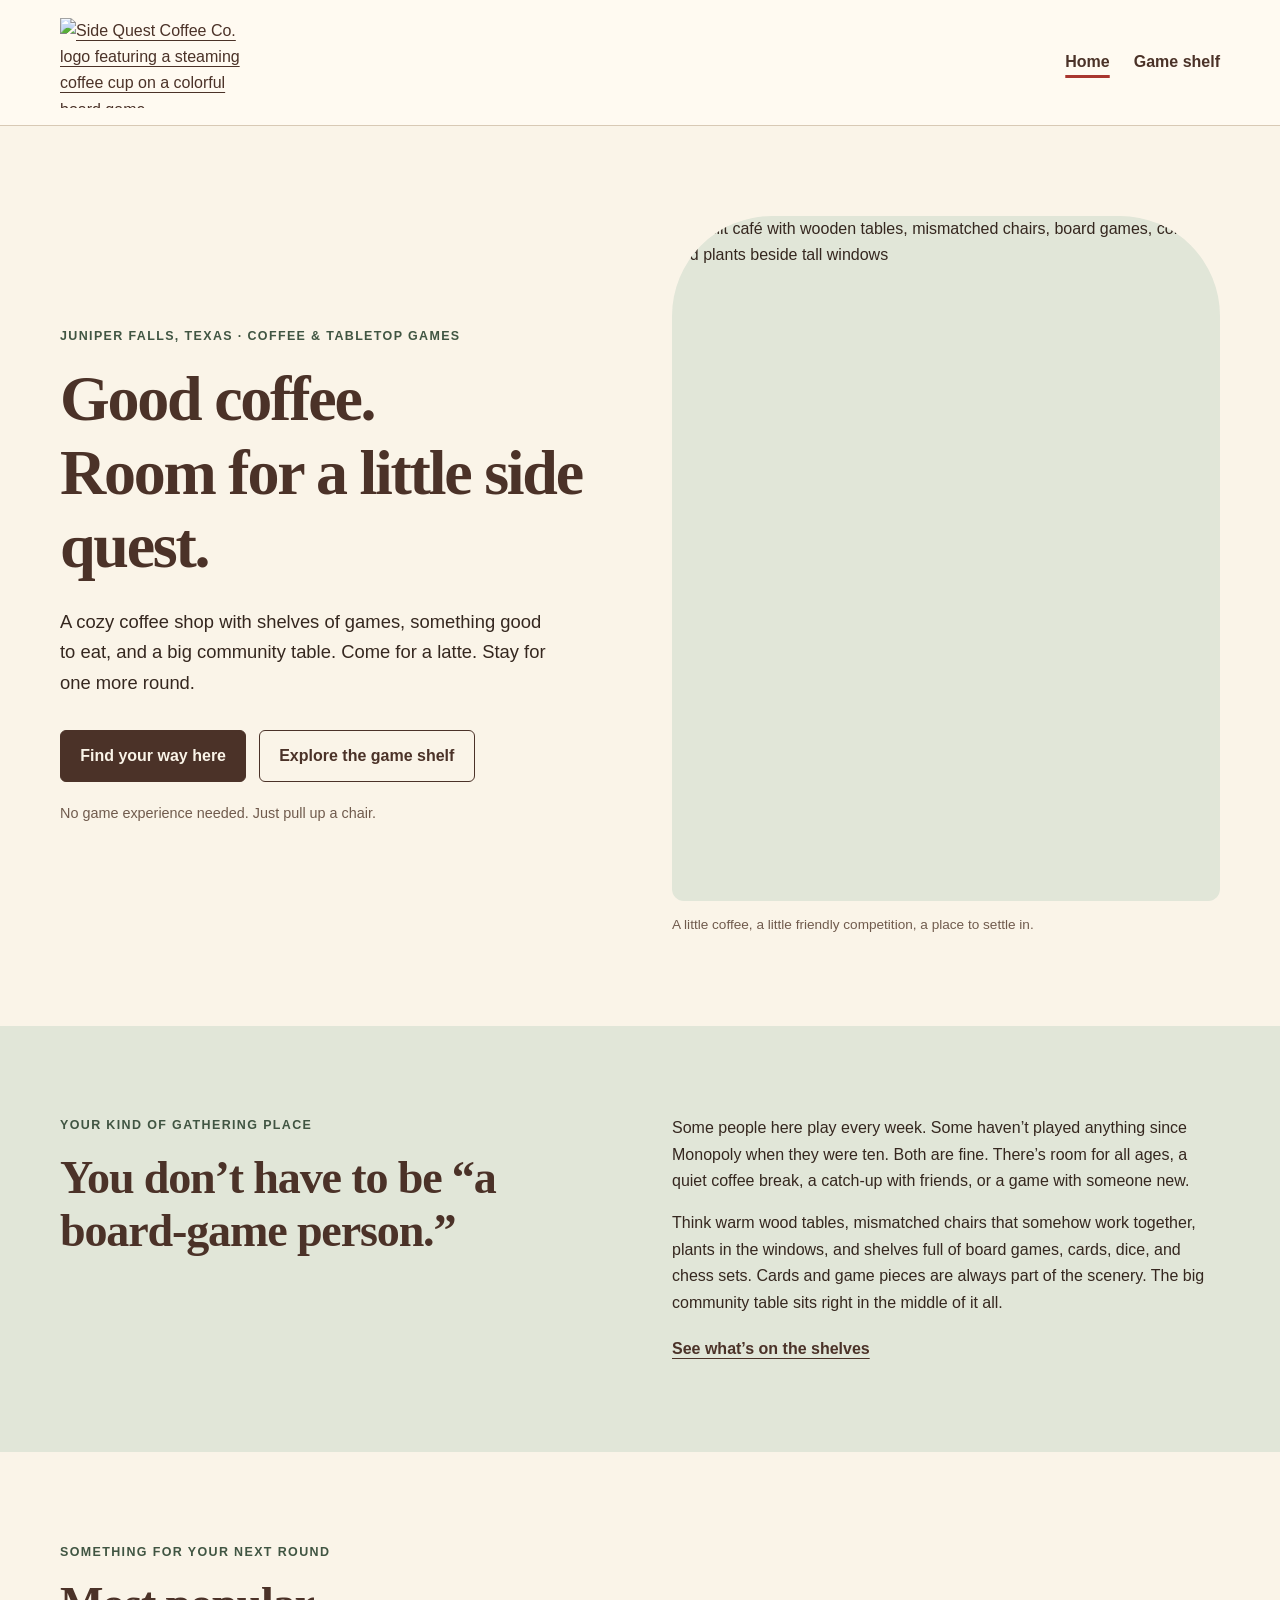
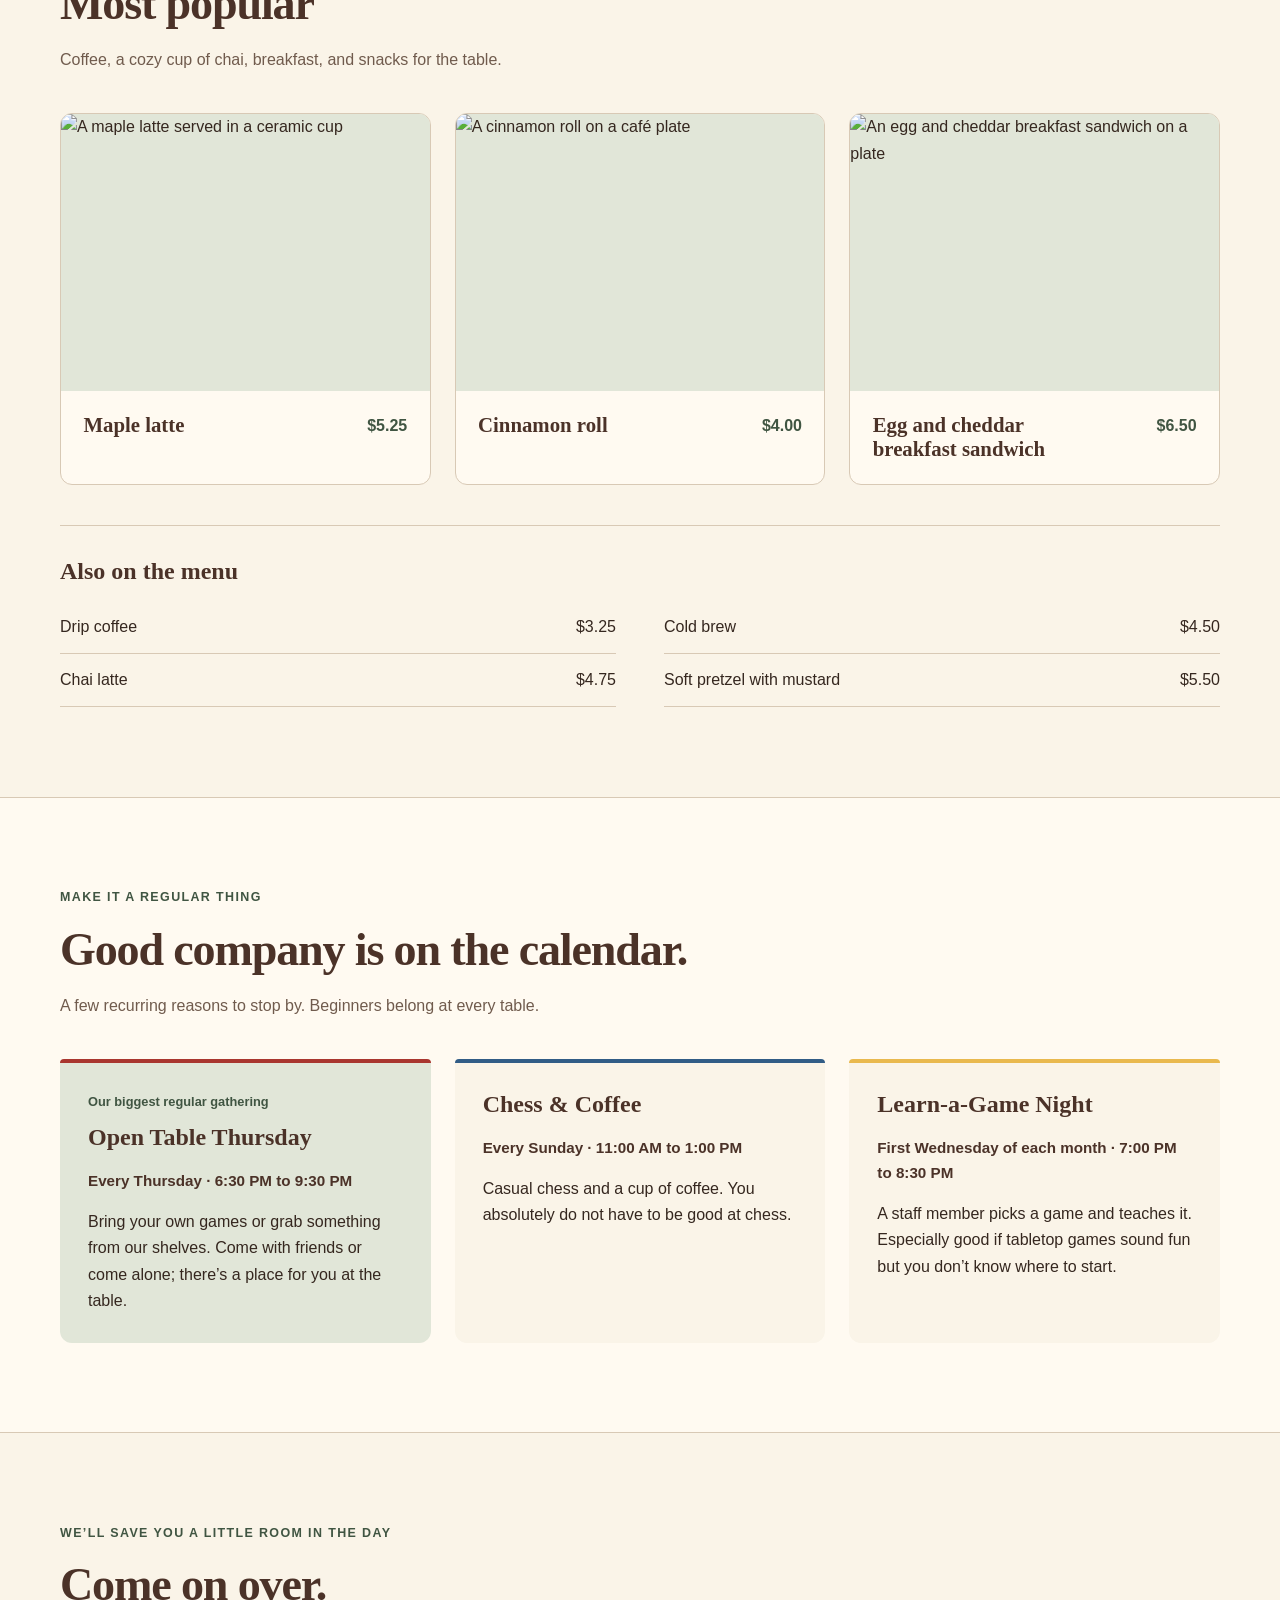
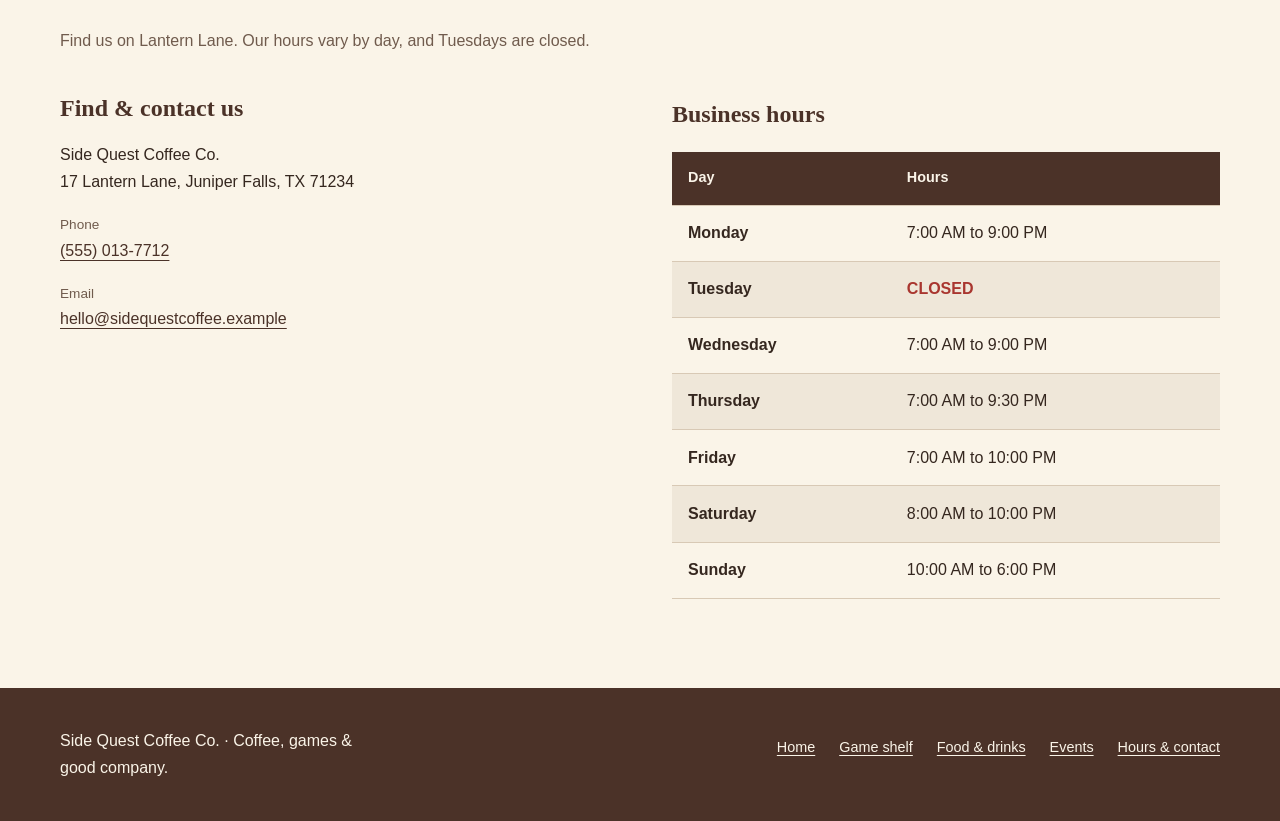
==== commit 6980287a: "Revise meta description and fix image paths Updated the description meta tag for clarity and changed" ====
--- a/index.html
+++ b/index.html
@@ -3,7 +3,7 @@
 <head>
   <meta charset="UTF-8">
   <meta name="viewport" content="width=device-width, initial-scale=1.0">
-  <meta name="description" content="Side Quest Coffee Co. in Juniper Falls, Texas: a cozy coffee shop with food, shelves of tabletop games, and a seat for beginners and regulars alike. Explore our menu, events, and hours.">
+  <meta name="description" content="Side Quest Coffee Co. in Juniper Falls, Texas: a cozy coffee shop with food, tabletop games, and a welcoming community space. Explore our menu, events, and hours.">
   <meta name="theme-color" content="#4b3228">
   <title>Side Quest Coffee Co. | Coffee, games &amp; good company</title>
   <link rel="stylesheet" href="style.css">
@@ -16,7 +16,7 @@
       <a class="brand" href="index.html" aria-label="Side Quest Coffee Co. home">
         <img
           class="brand-logo"
-          src="images/sidequest-logo.png"
+          src="image/sidequest-logo.png"
           alt="Side Quest Coffee Co. logo featuring a steaming coffee cup on a colorful board game"
         >
       </a>
@@ -48,8 +48,8 @@
 
         <figure class="hero-photo">
           <img
-            src="images/generate-the-image-of-a-cozy-coffee-shop-that-has.png"
-            alt="Cozy café with a large wooden community table, mismatched chairs, plants beside tall windows, and shelves of books and tabletop games against a brick wall"
+            src="image/sidequest-cafe.png"
+            alt="Sunlit café with wooden tables, mismatched chairs, board games, coffee, and plants beside tall windows"
             fetchpriority="high"
           >
           <figcaption>A little coffee, a little friendly competition, a place to settle in.</figcaption>
@@ -80,11 +80,11 @@
           <p>Coffee, a cozy cup of chai, breakfast, and snacks for the table.</p>
         </div>
 
-        <!-- Place these food and drink photos inside the images folder. -->
+        <!-- Add these food photos to the image folder when available. -->
         <div class="popular-grid">
           <article class="menu-card">
             <img
-              src="images/maple-latte.jpg"
+              src="image/maple-latte.jpg"
               alt="A maple latte served in a ceramic cup"
               loading="lazy"
             >
@@ -96,7 +96,7 @@
 
           <article class="menu-card">
             <img
-              src="images/cinnamon-roll.jpg"
+              src="image/cinnamon-roll.jpg"
               alt="A cinnamon roll on a café plate"
               loading="lazy"
             >
@@ -108,7 +108,7 @@
 
           <article class="menu-card">
             <img
-              src="images/breakfast-sandwich.jpg"
+              src="image/breakfast-sandwich.jpg"
               alt="An egg and cheddar breakfast sandwich on a plate"
               loading="lazy"
             >
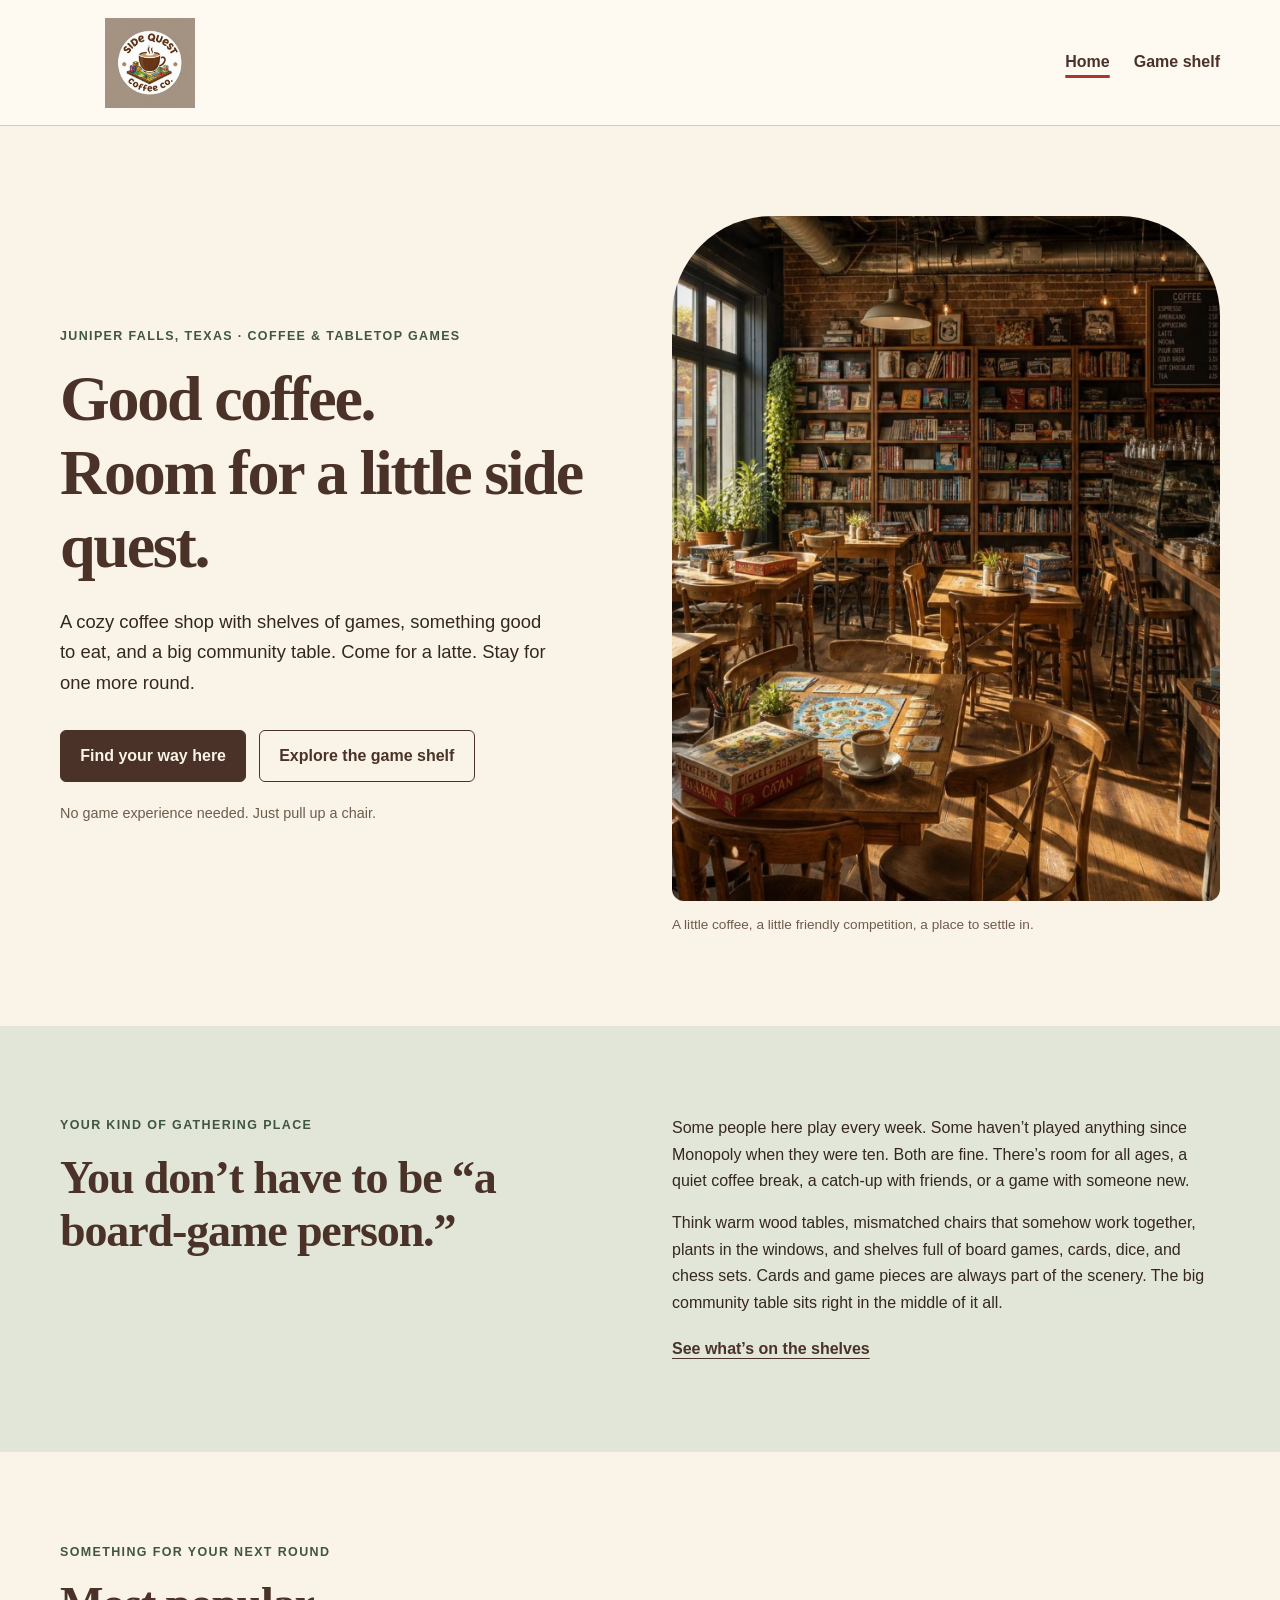
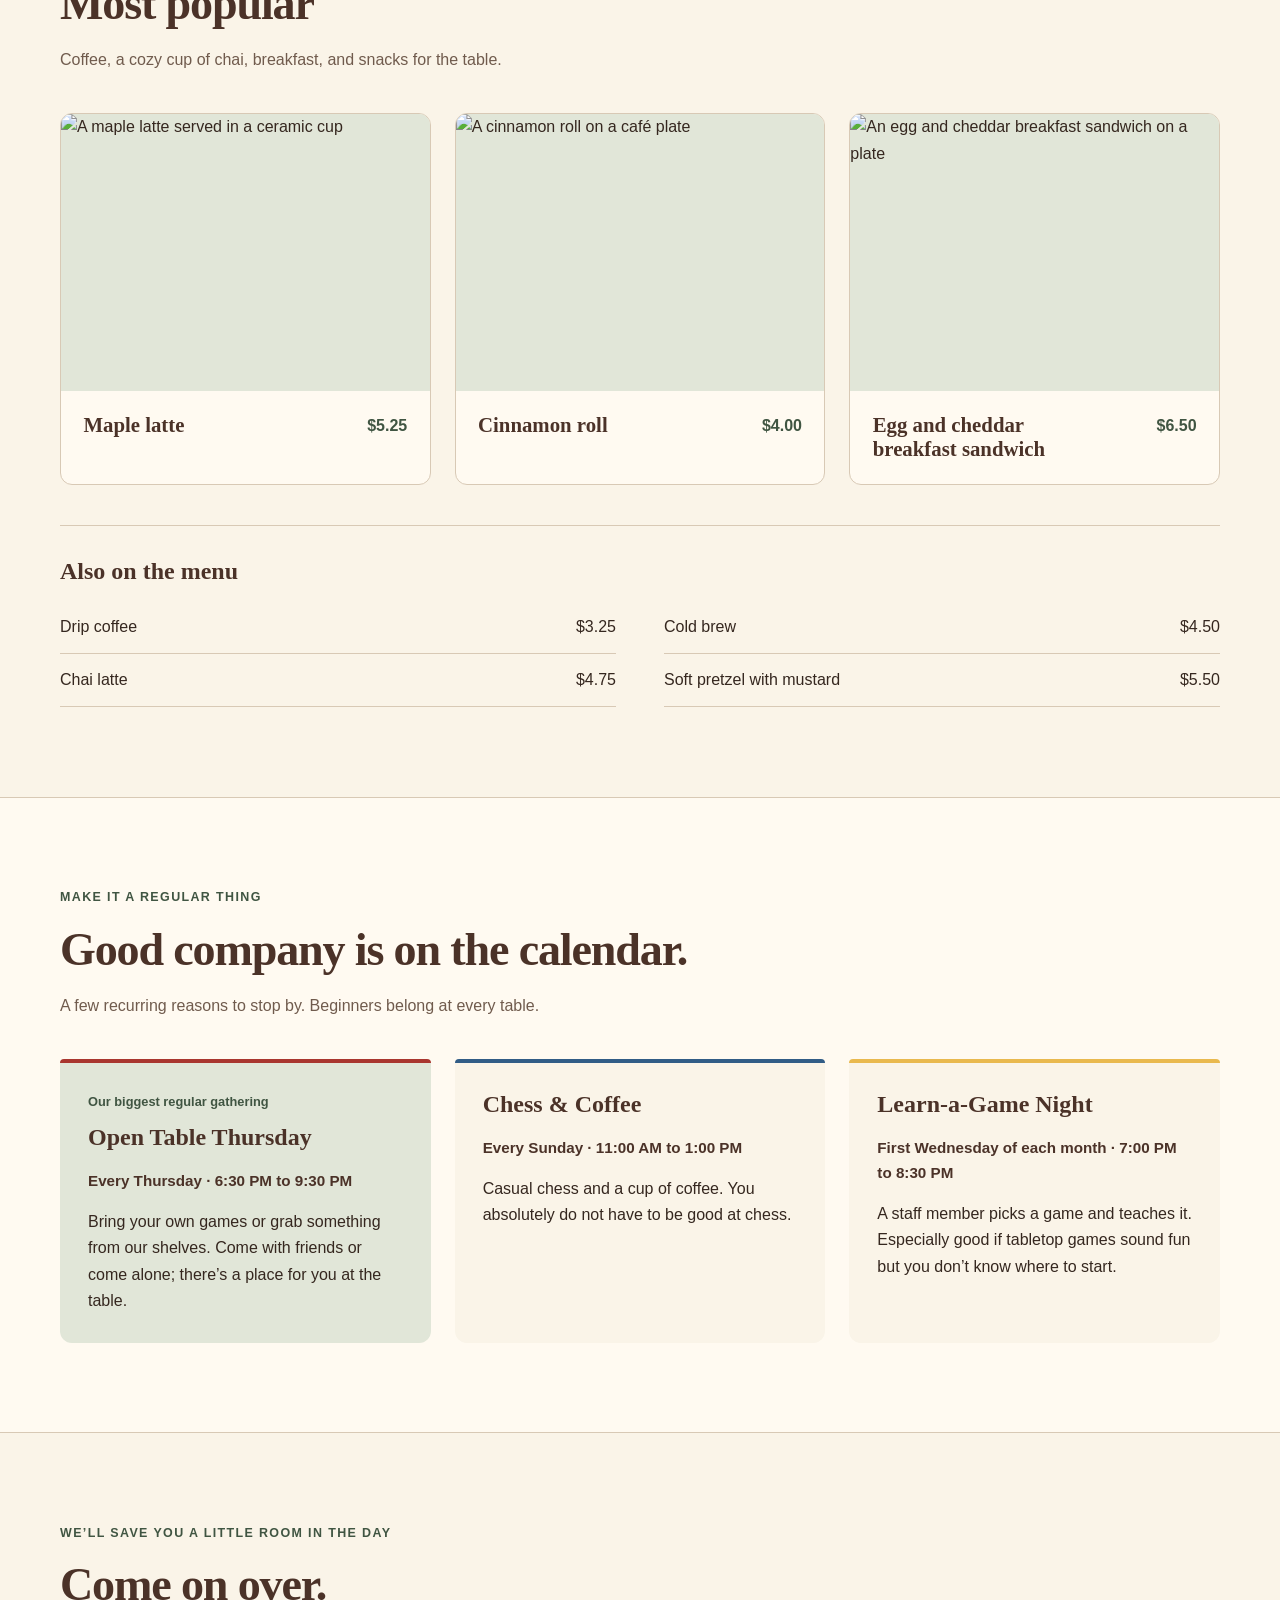
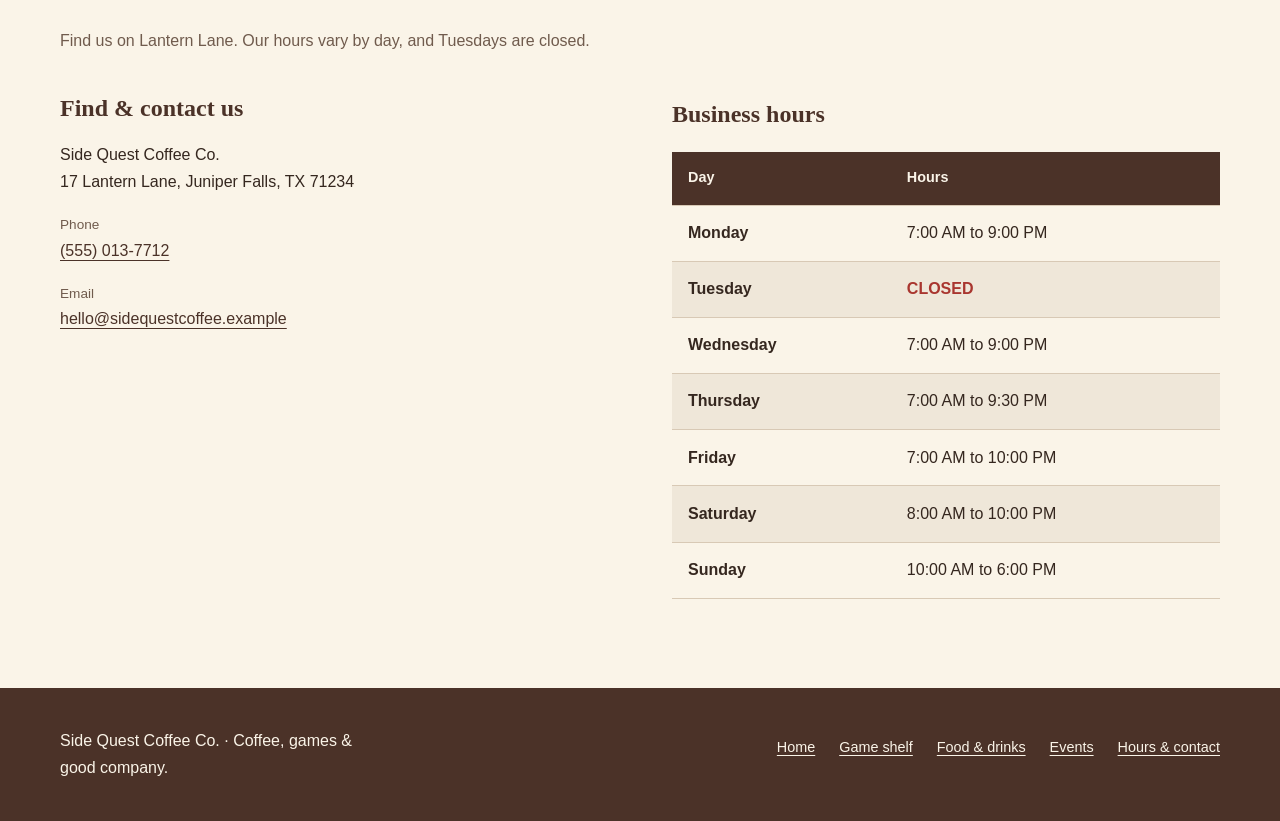
==== commit 0027f93d: "Fix image paths in index.html Updated image paths to use the 'images' directory." ====
--- a/index.html
+++ b/index.html
@@ -16,7 +16,7 @@
       <a class="brand" href="index.html" aria-label="Side Quest Coffee Co. home">
         <img
           class="brand-logo"
-          src="image/sidequest-logo.png"
+          src="images/sidequest-logo.png"
           alt="Side Quest Coffee Co. logo featuring a steaming coffee cup on a colorful board game"
         >
       </a>
@@ -48,7 +48,7 @@
 
         <figure class="hero-photo">
           <img
-            src="image/sidequest-cafe.png"
+            src="images/sidequest-cafe.png"
             alt="Sunlit café with wooden tables, mismatched chairs, board games, coffee, and plants beside tall windows"
             fetchpriority="high"
           >
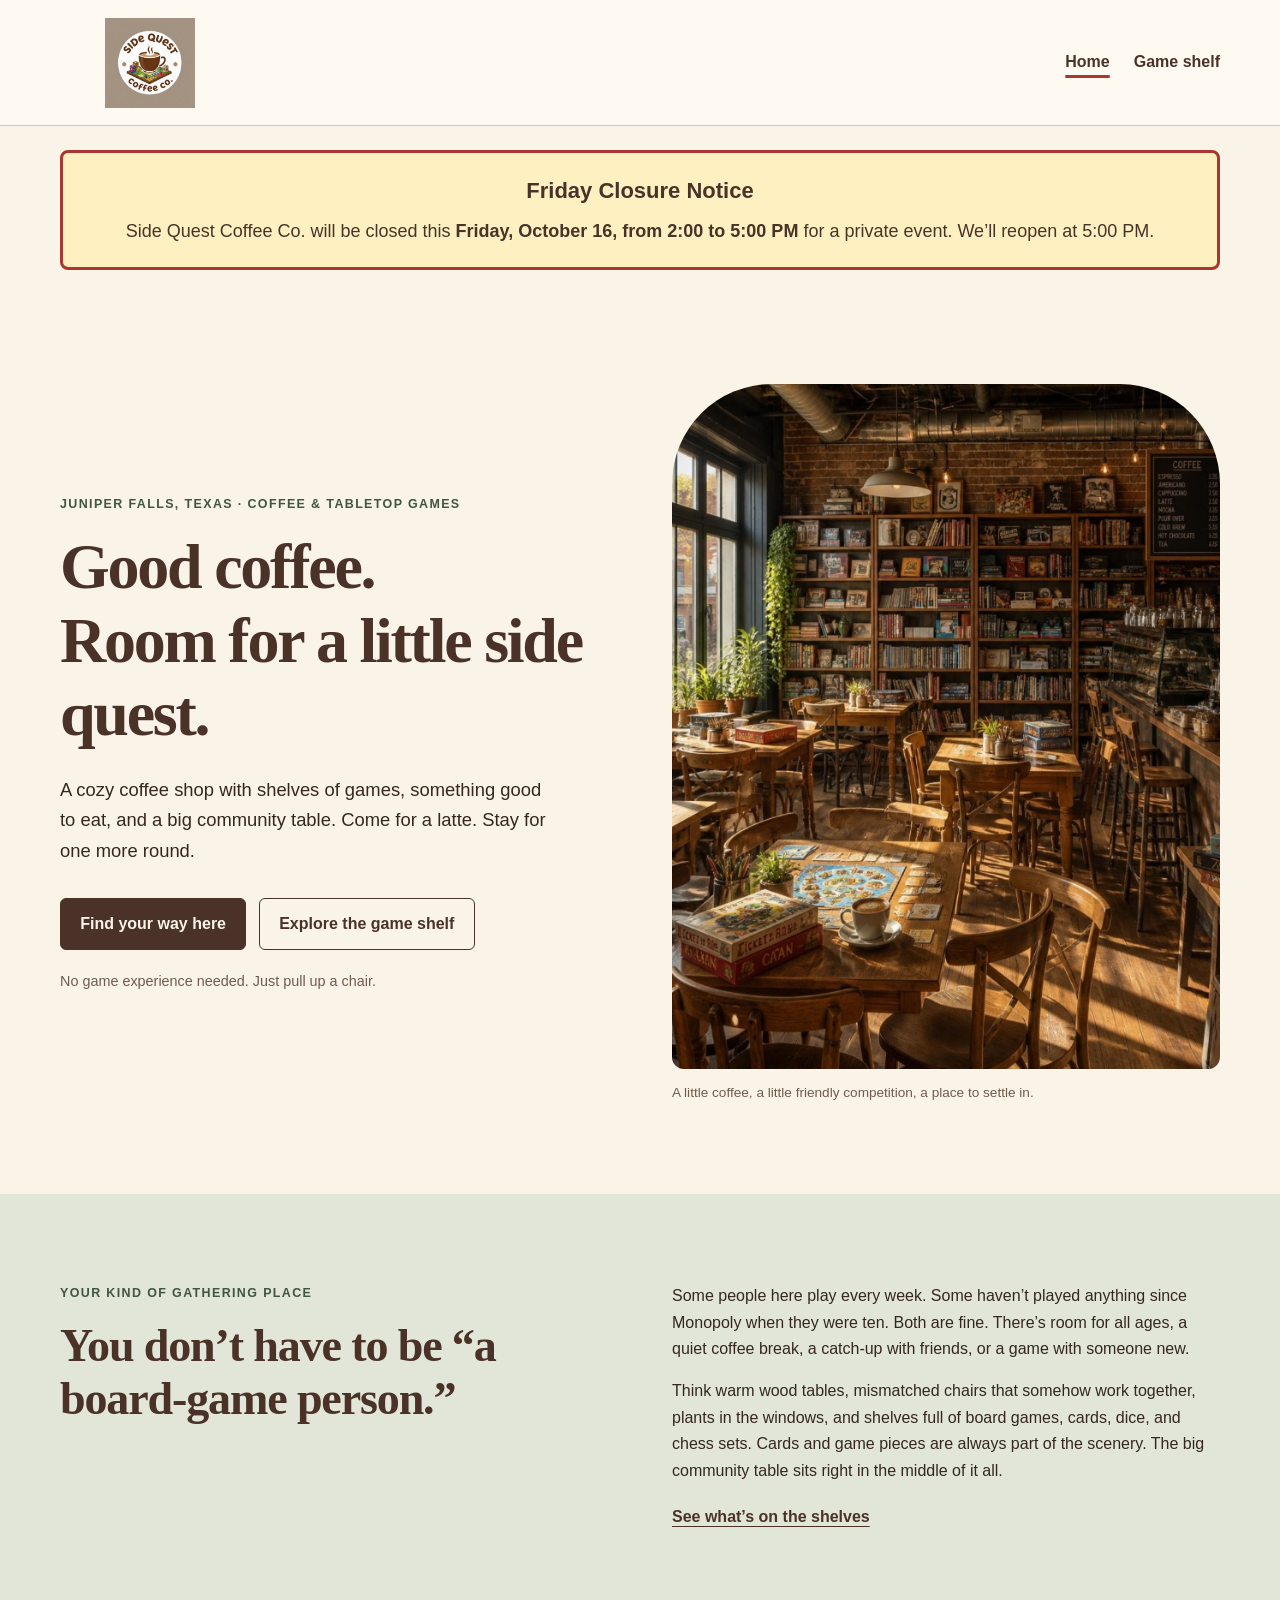
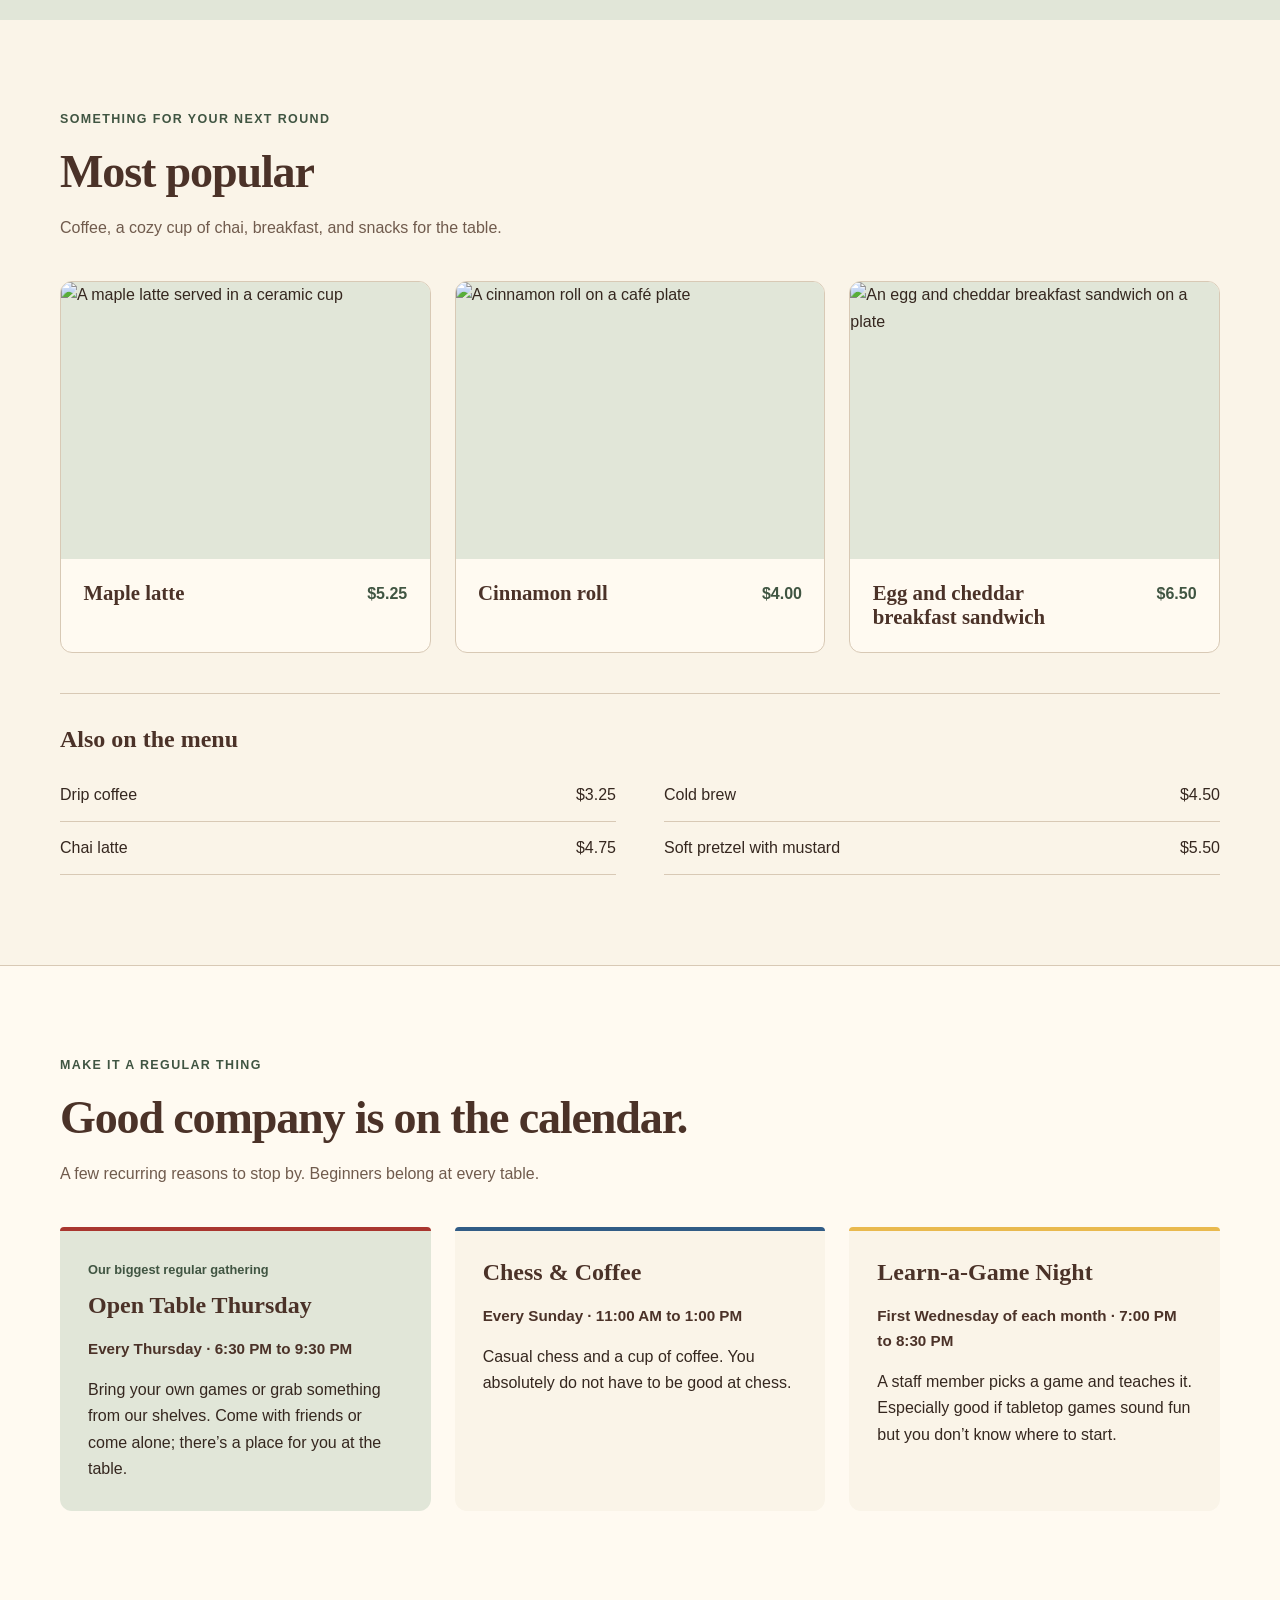
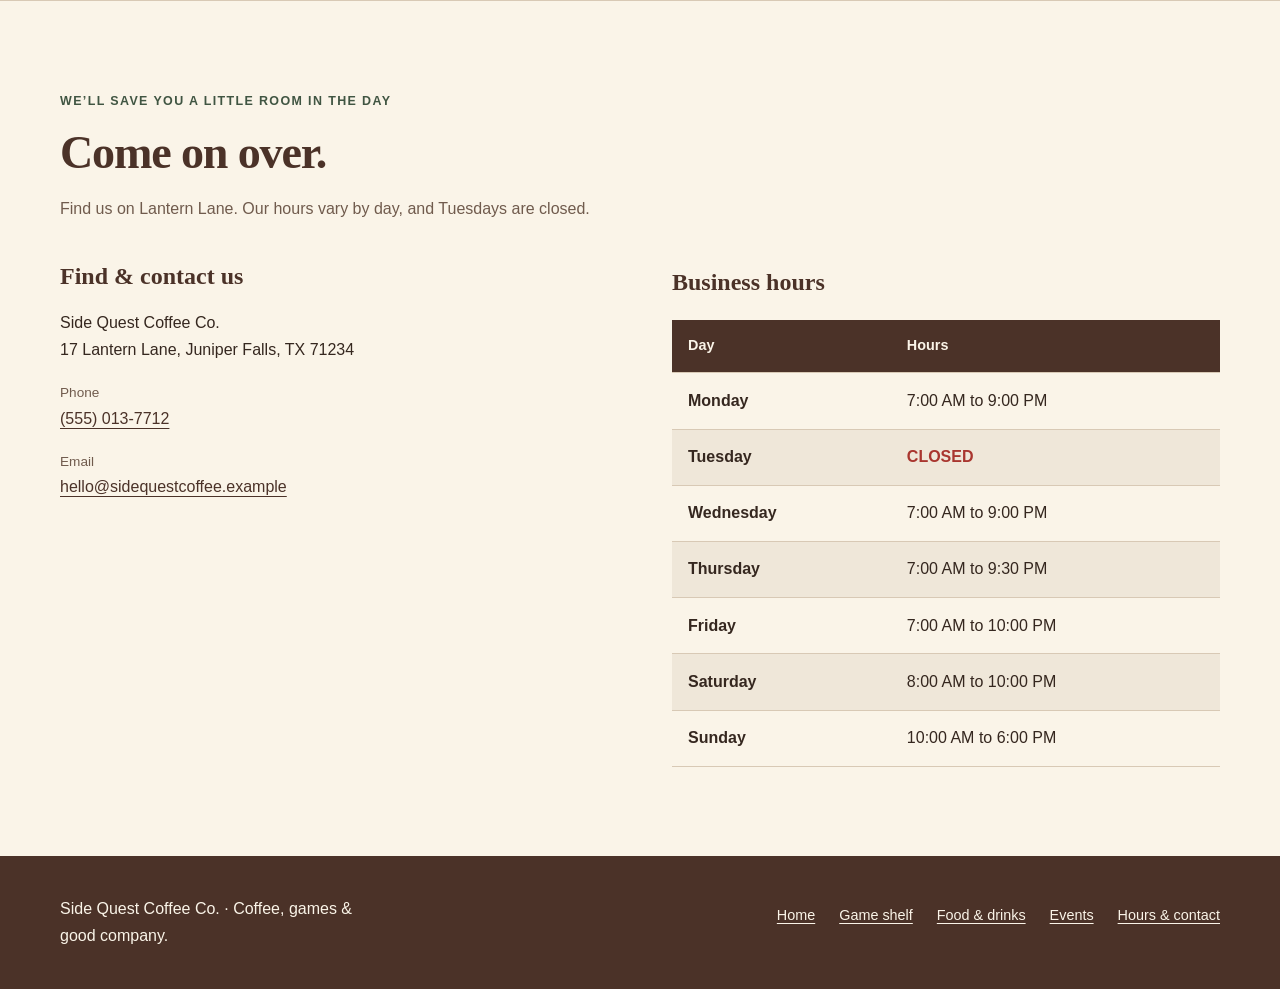
==== commit faa99f7b: "Add closure notice in the sidebar Added a temporary closure notice for Side Quest Coffee Co." ====
--- a/index.html
+++ b/index.html
@@ -29,7 +29,19 @@
       </nav>
     </div>
   </header>
-
+<aside
+  aria-label="Temporary closure notice"
+  style="margin: 24px auto; padding: 20px; width: calc(100% - 32px); max-width: 1160px; box-sizing: border-box; background-color: #fff0c2; color: #4b3228; border: 3px solid #a9362f; border-radius: 8px; text-align: center;"
+>
+  <p style="margin: 0 0 8px; font-size: 22px; font-weight: bold;">
+    Friday Closure Notice
+  </p>
+  <p style="margin: 0; font-size: 18px;">
+    Side Quest Coffee Co. will be closed this
+    <strong>Friday, October 16, from 2:00 to 5:00 PM</strong>
+    for a private event. We’ll reopen at 5:00 PM.
+  </p>
+</aside>
   <main id="main-content">
     <section class="hero section" aria-labelledby="hero-heading">
       <div class="container hero-layout">
